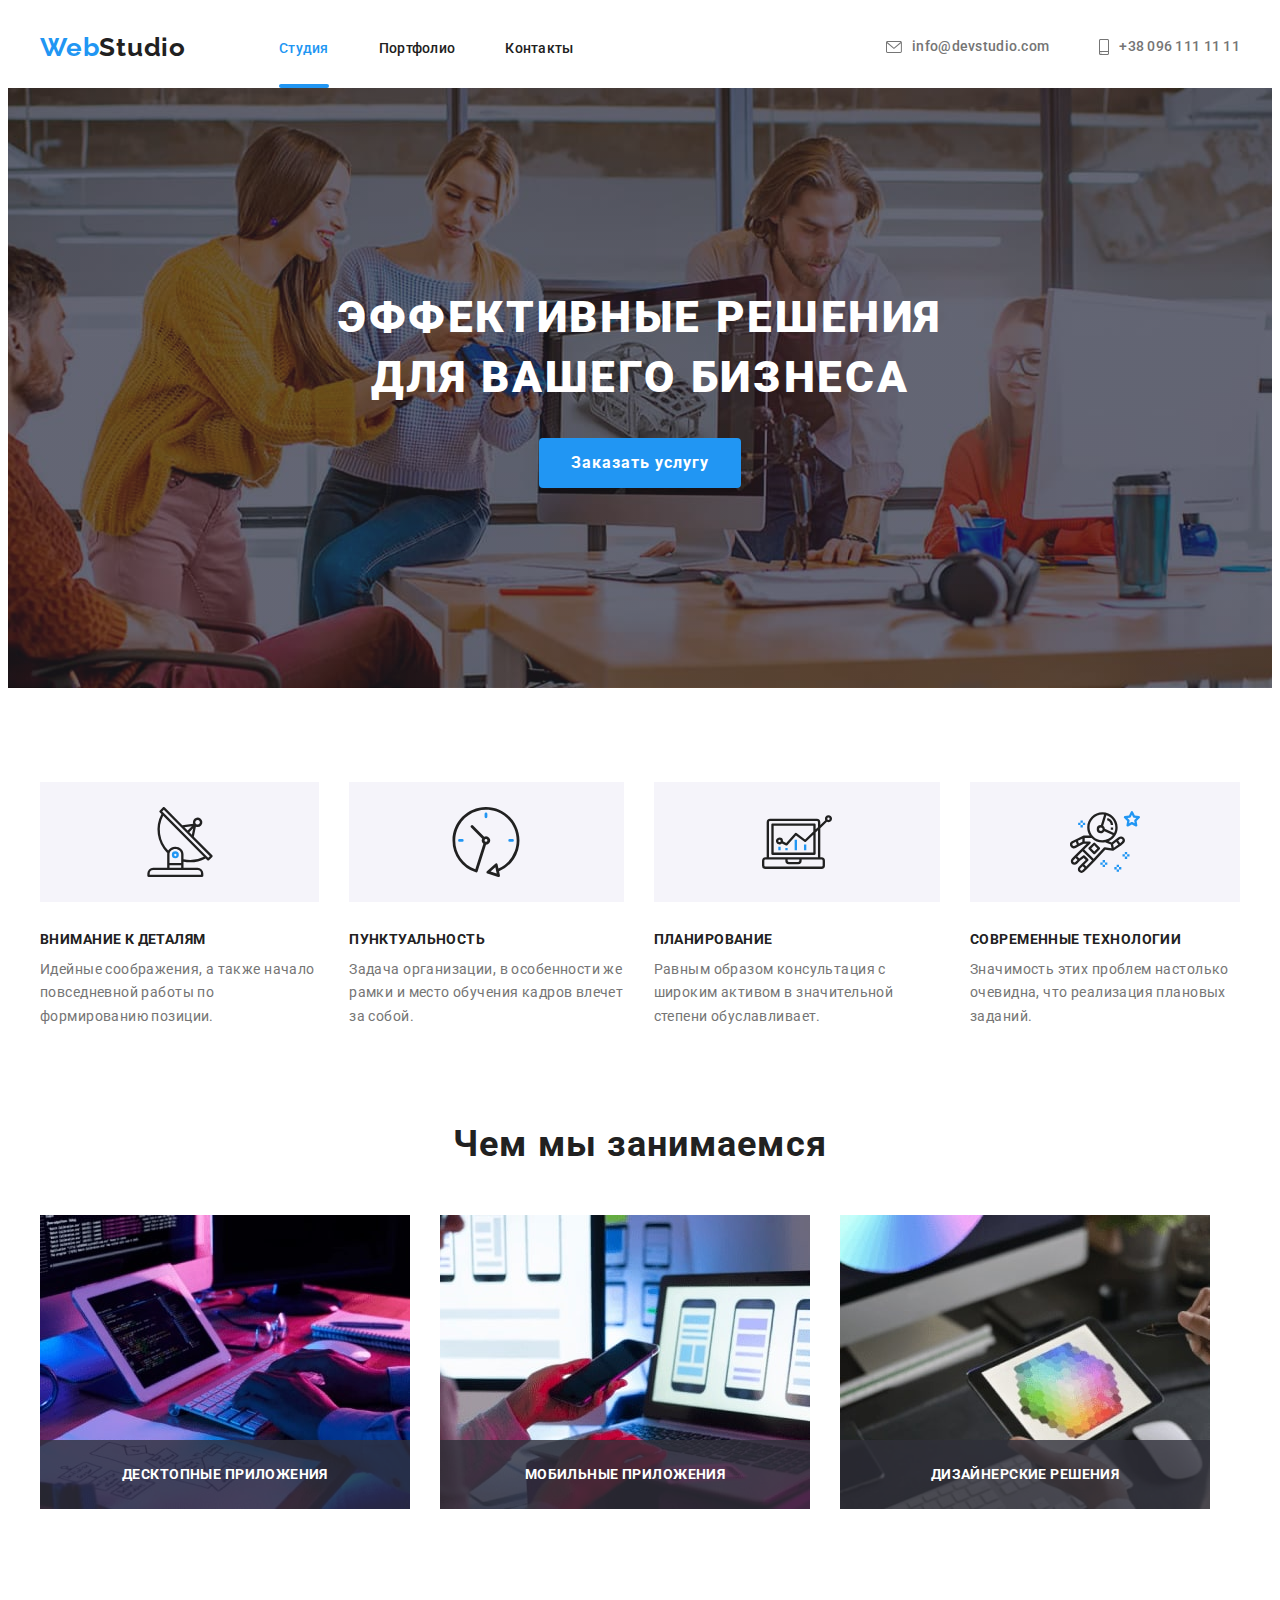
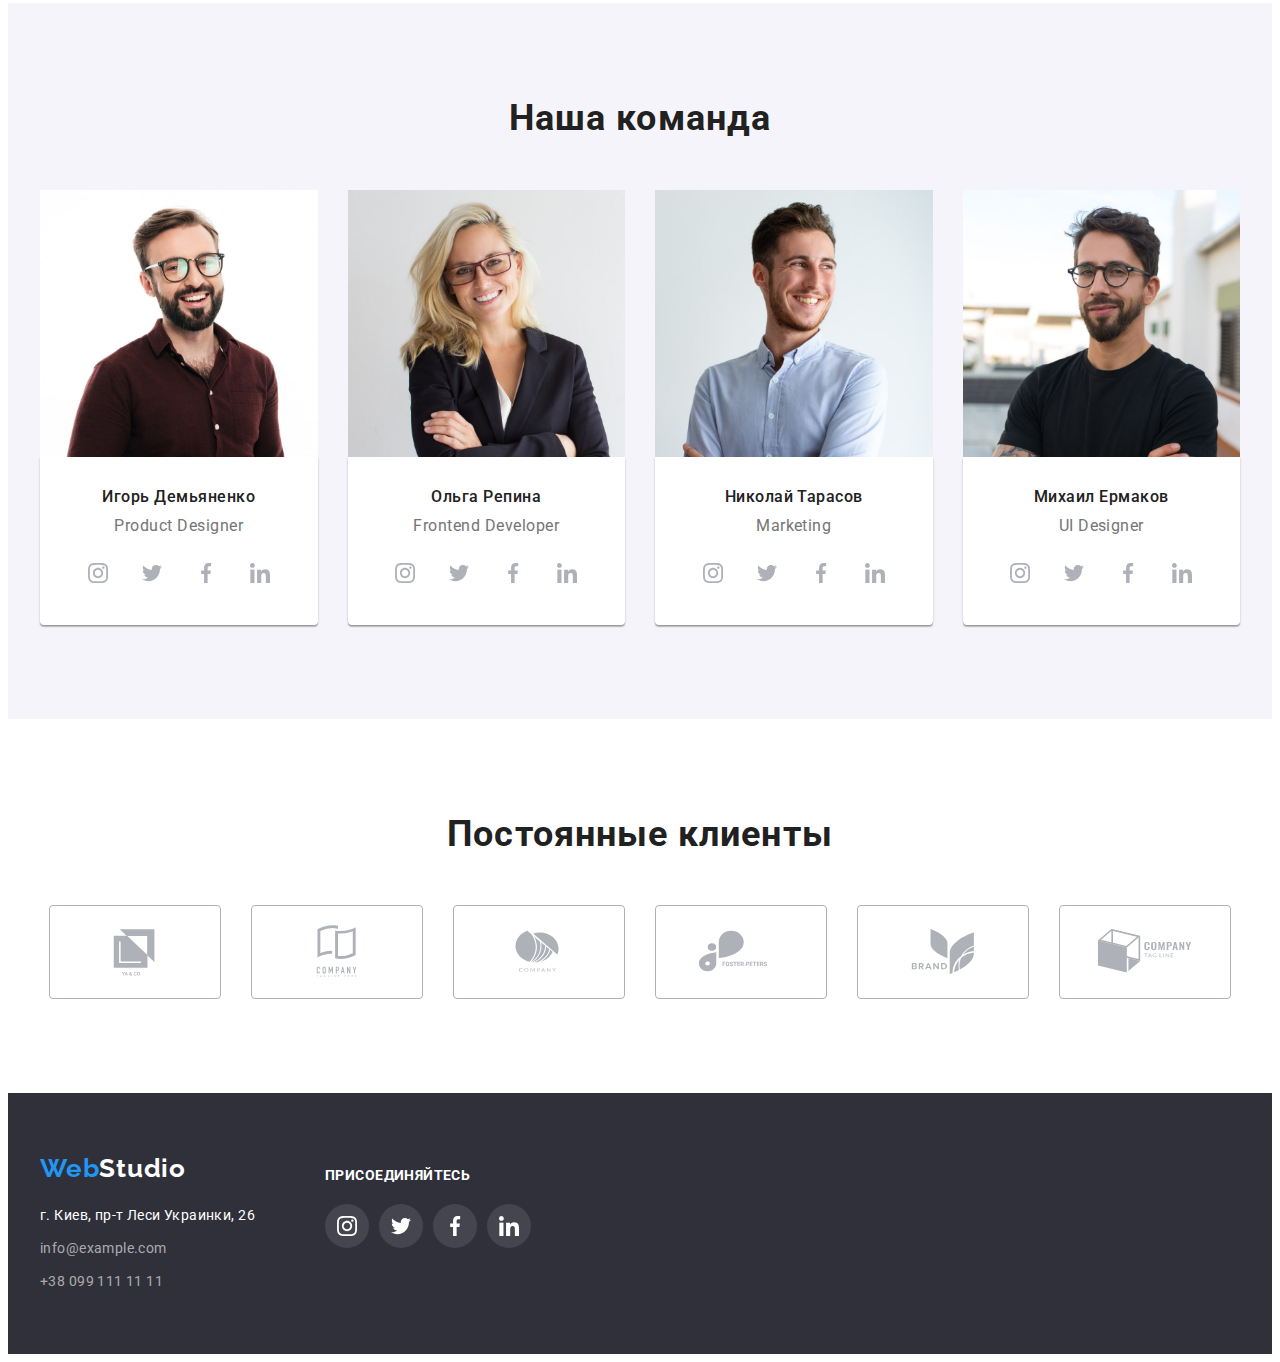
==== index.html @ 816fb8e2 "1" ====
<!DOCTYPE html>
<html lang="ru">
<head>
    <meta charset="UTF-8">
    <meta http-equiv="X-UA-Compatible" content="IE=edge">
    <meta name="viewport" content="width=device-width, initial-scale=1.0">
    <title>Homework</title>
    
    <link rel="preconnect" href="https://fonts.googleapis.com">
    <link rel="preconnect" href="https://fonts.gstatic.com" crossorigin>
    <link href="https://fonts.googleapis.com/css2?family=Raleway:wght@700&family=Roboto:wght@400;500;700;900&display=swap" rel="stylesheet">
    <link rel="stylesheet" href="https://cdnjs.cloudflare.com/ajax/libs/modern-normalize/1.1.0/modern-normalize.min.css" integrity="sha512-wpPYUAdjBVSE4KJnH1VR1HeZfpl1ub8YT/NKx4PuQ5NmX2tKuGu6U/JRp5y+Y8XG2tV+wKQpNHVUX03MfMFn9Q==" crossorigin="anonymous" referrerpolicy="no-referrer" />
    <link rel="stylesheet" href="./css/styles.css">
</head>
<body>
    <header class="header">
        <div class="container">
            <nav class="header-nav">
                <a href="./index.html" lang="en" class="header-logo link"><span class="logo-blue">Web</span>Studio</a>
                <ul class="header-list list">
                    <li class="header-item">
                        <a href="./index.html" class="header-link carrent link">Студия</a>
                    </li>
                    <li class="header-item">
                        <a href="./porfolio.html" class="header-link link">Портфолио</a>
                    </li>
                    <li class="header-item">
                        <a href="" class="header-link link">Контакты</a>
                    </li>
                </ul>
            </nav>
            <ul class="header-contac list">
                <li class="header-item">
                    <a href="mailto:info@devstudio.com" class="header-contact-link mail link">
                        <svg class="contact-icon" width="16" height="12">
                            <use href="./img/sprite.svg#icon-mail"></use>
                        </svg>info@devstudio.com
                    </a>
                </li>
                <li class="header-item">
                    <a href="tel:+380961111111" class="header-contact-link tel link">
                        <svg class="contact-icon" width="10" height="16">
                            <use href="./img/sprite.svg#icon-tel"></use>
                        </svg>+38 096 111 11 11
                    </a>
                </li>
            </ul>
        </div>
    </header>
    <main>
            <section class="hero">
                <div class="container">
                    <h1 class="hero-title">Эффективные решения<br> для вашего бизнеса</h1>
                    <button type="button" class="hero-btn button" data-modal-open>Заказать услугу</button>
                </div>
            </section>
            <section class="benefits">
                <div class="container">
                    <h2 class="visually-hidden">Наши преимущества</h2>
                    <ul class="benefits-list list">
                        <li class="benefits-item">
                            <h3 class="benefits-subtitle">Внимание к деталям</h3>
                            <p class="benefits-text">Идейные соображения, а также начало повседневной работы по формированию позиции.</p>
                        </li>
                        <li class="benefits-item">
                            <h3 class="benefits-subtitle">Пунктуальность</h3>
                            <p class="benefits-text">Задача организации, в особенности же рамки и место обучения кадров влечет за собой.</p>
                        </li>
                        <li class="benefits-item">
                            <h3 class="benefits-subtitle">Планирование</h3>
                            <p class="benefits-text">Равным образом консультация с широким активом в значительной степени обуславливает.</p>
                        </li>
                        <li class="benefits-item">
                            <h3 class="benefits-subtitle">Современные технологии</h3>
                            <p class="benefits-text">Значимость этих проблем настолько очевидна, что реализация плановых заданий.</p>
                        </li>
                    </ul>
                </div>
            </section>
            <section class="doing">
                <div class="container">
                    <h2 class="doing-title">Чем мы занимаемся</h2>
                    <ul class="doing-list list">
                        <li class="doing-item">
                            <img src="./img/img1.jpg" alt="десктоп" width="370">
                            <p class="doing-subtitle">Десктопные приложения</p>
                        </li>
                        <li class="doing-item">
                            <img src="./img/img2.jpg" alt="телеон" width="370">
                            <p class="doing-subtitle">Мобильные приложения</p>
                        </li>
                        <li class="doing-item">
                            <img src="./img/img3.jpg" alt="дизайн" width="370">
                            <p class="doing-subtitle">Дизайнерские решения</p>
                        </li>
                    </ul>
                </div>
            </section>
            <section class="team">
                <div class="container">
                    <h2 class="team-title">Наша команда</h2>
                    <ul class="team-list list">
                        <li class="team-item">
                            <img src="./img/team1.jpg" alt="Игорь" width="270" height="260">
                            <div class="member">
                                <h3 class="team-subtitle">Игорь Демьяненко</h3>
                                <p lang="en" class="team-text">Product Designer</p>
                                <ul class="team-soc-list list">
                                    <li class="team-soc-item">
                                        <a href="" class="team-soc-link link">
                                            <svg class="team-soc-icon" width="20" height="20">
                                                <use href="./img/sprite.svg#icon-instagram"></use>
                                            </svg>
                                        </a>
                                    </li>
                                    <li class="team-soc-item">
                                        <a href="" class="team-soc-link link">
                                            <svg class="team-soc-icon" width="20" height="20">
                                                <use href="./img/sprite.svg#icon-twitter"></use>
                                            </svg>
                                        </a>
                                    </li>
                                    <li class="team-soc-item">
                                        <a href="" class="team-soc-link link">
                                            <svg class="team-soc-icon" width="20" height="20">
                                                <use href="./img/sprite.svg#icon-facebook"></use>
                                            </svg>
                                        </a>
                                    </li>
                                    <li class="team-soc-item">
                                        <a href="" class="team-soc-link link">
                                            <svg class="team-soc-icon" width="20" height="20">
                                                <use href="./img/sprite.svg#icon-linkedin"></use>
                                            </svg>
                                        </a>
                                    </li>
                                </ul>
                            </div>
                        </li>
                        <li class="team-item">
                            <img src="./img/team2.jpg" alt="Ольга" width="270" height="260">
                            <div class="member">
                                <h3 class="team-subtitle">Ольга Репина</h3>
                                <p lang="en" class="team-text">Frontend Developer</p>
                                <ul class="team-soc-list list">
                                    <li class="team-soc-item">
                                        <a href="" class="team-soc-link link">
                                            <svg class="team-soc-icon" width="20" height="20">
                                                <use href="./img/sprite.svg#icon-instagram"></use>
                                            </svg>
                                        </a>
                                    </li>
                                    <li class="team-soc-item">
                                        <a href="" class="team-soc-link link">
                                            <svg class="team-soc-icon" width="20" height="20">
                                                <use href="./img/sprite.svg#icon-twitter"></use>
                                            </svg>
                                        </a>
                                    </li>
                                    <li class="team-soc-item">
                                        <a href="" class="team-soc-link link">
                                            <svg class="team-soc-icon" width="20" height="20">
                                                <use href="./img/sprite.svg#icon-facebook"></use>
                                            </svg>
                                        </a>
                                    </li>
                                    <li class="team-soc-item">
                                        <a href="" class="team-soc-link link">
                                            <svg class="team-soc-icon" width="20" height="20">
                                                <use href="./img/sprite.svg#icon-linkedin"></use>
                                            </svg>
                                        </a>
                                    </li>
                                </ul>
                            </div>
                        </li>
                        <li class="team-item">
                            <img src="./img/team3.jpg" alt="Николай" width="270" height="260">
                            <div class="member">    
                                <h3 class="team-subtitle">Николай Тарасов</h3>
                                <p lang="en" class="team-text">Marketing</p>
                                <ul class="team-soc-list list">
                                    <li class="team-soc-item">
                                        <a href="" class="team-soc-link link">
                                            <svg class="team-soc-icon" width="20" height="20">
                                                <use href="./img/sprite.svg#icon-instagram"></use>
                                            </svg>
                                        </a>
                                    </li>
                                    <li class="team-soc-item">
                                        <a href="" class="team-soc-link link">
                                            <svg class="team-soc-icon" width="20" height="20">
                                                <use href="./img/sprite.svg#icon-twitter"></use>
                                            </svg>
                                        </a>
                                    </li>
                                    <li class="team-soc-item">
                                        <a href="" class="team-soc-link link">
                                            <svg class="team-soc-icon" width="20" height="20">
                                                <use href="./img/sprite.svg#icon-facebook"></use>
                                            </svg>
                                        </a>
                                    </li>
                                    <li class="team-soc-item">
                                        <a href="" class="team-soc-link link">
                                            <svg class="team-soc-icon" width="20" height="20">
                                                <use href="./img/sprite.svg#icon-linkedin"></use>
                                            </svg>
                                        </a>
                                    </li>
                                </ul>
                            </div>
                        </li>
                        <li class="team-item">
                            <img src="./img/team4.jpg" alt="Михаил" width="270" height="260">
                            <div class="member">
                                <h3 class="team-subtitle">Михаил Ермаков</h3>
                                <p lang="en" class="team-text">UI Designer</p>
                                <ul class="team-soc-list list">
                                    <li class="team-soc-item">
                                        <a href="" class="team-soc-link link">
                                            <svg class="team-soc-icon" width="20" height="20">
                                                <use href="./img/sprite.svg#icon-instagram"></use>
                                            </svg>
                                        </a>
                                    </li>
                                    <li class="team-soc-item">
                                        <a href="" class="team-soc-link link">
                                            <svg class="team-soc-icon" width="20" height="20">
                                                <use href="./img/sprite.svg#icon-twitter"></use>
                                            </svg>
                                        </a>
                                    </li>
                                    <li class="team-soc-item">
                                        <a href="" class="team-soc-link link">
                                            <svg class="team-soc-icon" width="20" height="20">
                                                <use href="./img/sprite.svg#icon-facebook"></use>
                                            </svg>
                                        </a>
                                    </li>
                                    <li class="team-soc-item">
                                        <a href="" class="team-soc-link link">
                                            <svg class="team-soc-icon" width="20" height="20">
                                                <use href="./img/sprite.svg#icon-linkedin"></use>
                                            </svg>
                                        </a>
                                    </li>
                                </ul>
                            </div>
                        </li>
                    </ul>
                </div>
            </section>
            <section class="customers">
                <div class="container">
                    <h2 class="customers-title">Постоянные клиенты</h2>
                    <ul class="customers-list list">
                        <li class="customers-item">
                            <a href="" class="customers-link">
                                <svg class="customers-icon" width="106" height="60">
                                    <use href="./img/sprite.svg#icon-c1"></use>
                                </svg>
                            </a>
                        </li>
                        <li class="customers-item">
                            <a href="" class="customers-link">
                                <svg class="customers-icon" width="106" height="60">
                                    <use href="./img/sprite.svg#icon-c2"></use>
                                </svg>
                            </a>
                        </li>
                        <li class="customers-item">
                            <a href="" class="customers-link">
                                <svg class="customers-icon" width="106" height="60">
                                    <use href="./img/sprite.svg#icon-c3"></use>
                                </svg>
                            </a>
                        </li>
                        <li class="customers-item">
                            <a href="" class="customers-link">
                                <svg class="customers-icon" width="106" height="60">
                                    <use href="./img/sprite.svg#icon-c4"></use>
                                </svg>
                            </a>
                        </li>
                        <li class="customers-item">
                            <a href="" class="customers-link">
                                <svg class="customers-icon" width="106" height="60">
                                    <use href="./img/sprite.svg#icon-c5"></use>
                                </svg>
                            </a>
                        </li>
                        <li class="customers-item">
                            <a href="" class="customers-link">
                                <svg class="customers-icon" width="106" height="60">
                                    <use href="./img/sprite.svg#icon-c6"></use>
                                </svg>
                            </a>
                        </li>
                    </ul>
                </div>
            </section>
    </main>
        <footer class="footer">
            <div class="container all">
                <div class="footer-about">
                <a href="./index.html" lang="en" class="footer-logo link"><span class="logo-blue">Web</span>Studio</a>
                <address class="footer-contact">
                    <ul class="footer-list list">
                        <li class="footer-item"><a href="https://goo.gl/maps/yEvGbfJX8SfxPYc27" target="_blank" rel="noopener noindex nofollow" class="footer-address link">г. Киев, пр-т Леси Украинки, 26</a></li>
                        <li class="footer-item"><a href="mailto:info@example.com" class="footer-link link">info@example.com</a></li>
                        <li class="footer-item"><a href="tel:+380991111111" class="footer-link link">+38 099 111 11 11</a></li>
                    </ul>
                </address>
                </div>
                <div class="footer-join">
                    <h2 class="footer-join-title">Присоединяйтесь</h2>
                    <ul class="footer-join-list list">
                        <li class="footer-join-item">
                            <a href="" class="footer-join-link link">
                                <svg class="footer-join-icon" width="20" height="20">
                                    <use href="./img/sprite.svg#icon-instagram"></use>
                                </svg>
                            </a>
                        </li>
                        <li class="footer-join-item">
                            <a href="" class="footer-join-link link">
                                <svg class="footer-join-icon" width="20" height="20">
                                    <use href="./img/sprite.svg#icon-twitter"></use>
                                </svg>
                            </a>
                        </li>
                        <li class="footer-join-item">
                            <a href="" class="footer-join-link link">
                                <svg class="footer-join-icon" width="20" height="20">
                                    <use href="./img/sprite.svg#icon-facebook"></use>
                                </svg>
                            </a>
                        </li>
                        <li class="footer-join-item">
                            <a href="" class="footer-join-link link">
                                <svg class="footer-join-icon" width="20" height="20">
                                    <use href="./img/sprite.svg#icon-linkedin"></use>
                                </svg>
                            </a>
                        </li>
                    </ul>
                </div>
            </div>
        </footer>
        <div class="backdrop is-hidden" data-modal>
            <div class="modal">
                <button type="button" class="modal-close-btn" data-modal-close>
                    <svg class="modal-close-icon" width="18" height="18">
                        <use href="./img/sprite.svg#icon-close"></use>
                    </svg>
                </button>
            </div>
        </div>
        <script src="./js/modal.js"></script>
    </body>
</html>
---- css/styles.css ----
:root{
    --main-title-color: #ffffff;
    --second-title-color: #212121;
    --accent-color: #2196F3;
    --main-text-color: #757575;
    --default-btn-color: #F5F4FA;
    --main-background-color: #2F303A;
    --second-background-color: #F5F4FA;
    --third-background-color: #ffffff;
    --main-svg-color: #AFB1B8;
    --second-svg-color: #ffffff;
    --timing--function: cubic-bezier(0.4, 0, 0.2, 1);
}

p, h1, h2, h3, h4, h5, h6{
    margin: 0;
}

img {
    display: block;
    width: 100%;
    height: auto;
}

button{
    border: 0;
}

.container{
    width: 1200px;
    padding-left: 15px;
    padding-right: 15px;
    margin: 0 auto;
    /* border: 1px solid tomato; */
}

body{
    font-family: 'Roboto', sans-serif;
    background-color: var(--main-title-color);
}

.link{
    text-decoration: none;
    font-style: normal;
}

.list{
    list-style: none;
    margin: 0;
    padding-left: 0;
}

.logo-blue{
    font-family: 'Raleway', sans-serif;
    font-weight: 700;
    font-size: 26px;
    line-height: 1.19;
    letter-spacing: 0.03em;
    color: var(--accent-color);
}

.header-link.carrent{
    font-weight: 500;
    font-size: 14px;
    line-height: 1.14;
    letter-spacing: 0.02em;
    color: var(--accent-color);
}

.visually-hidden{
    position: absolute;
    white-space: nowrap;
    width: 1px;
    height: 1px;
    overflow: hidden;
    border: 0;
    padding: 0;
    clip: rect(0 0 0 0);
    clip-path: inset(50%);
    margin: -1px;
}

/* --------------------------------------------------HEADER-------------------------------------- */

.header{
    padding-top: 24px;
    padding-bottom: 25px;
}

.header .container{
    display: flex;
    align-items: center;
}

.header-nav{
    display: flex;
    align-items: center;
}

.header-logo{
    font-family: 'Raleway', sans-serif;
    font-weight: 700;
    font-size: 26px;
    line-height: 1.19;
    letter-spacing: 0.03em;
    color: var(--second-title-color);
}

.header-list{
    display: flex;
    margin-left: 93px;
    align-items: center;
}

.header-list .header-item + .header-item{
    margin-left: 50px;
}

.header-link{
    position: relative;
    padding-top: 32px;
    padding-bottom: 32px;

    transition: color 250ms var(--timing--function);

    font-weight: 500;
    font-size: 14px;
    line-height: 1.14;
    letter-spacing: 0.02em;
    color: var(--second-title-color);
}

.header-link:hover,
.header-link:focus{
    color: var(--accent-color);
    cursor: pointer;
}

.header-link.carrent::after{
    content: '';
    display: block;
    width: 100%;
    height: 4px;
    position: absolute;
    bottom: 0;
    left: 0;

    background: var(--accent-color);
    border-radius: 2px;
}

.header-contac{
    display: flex;
    margin-left: auto;
}

.header-contac .header-item + .header-item{
    margin-left: 50px;
}

.header-contact-link{
    transition: 
        color 250ms var(--timing--function), 
        fill 250ms var(--timing--function);

    font-weight: 500;
    font-size: 14px;
    line-height: 1.14;
    letter-spacing: 0.02em;
    color: var(--main-text-color);
    fill: var(--main-text-color);

}

.header-contact-link:hover,
.header-contact-link:focus{
    color: var(--accent-color);
    cursor: pointer;
    fill: var(--accent-color);
}

.contact-icon{
    margin-right: 10px;
}

.header-contact-link{
    display: flex;
    align-items: center;
}


/* ---------------------------------------------------------------------------------------------- */
/* --------------------------------------------------INDEX.HTML-------------------------------------- */
/* ---------------------------------------------------------------------------------------------- */

/* --------------------------------------------------HERO-------------------------------------- */

.hero{
    max-width: 1600px;
    max-height: 600px;
    margin: 0 auto;
    text-align: center;
    padding-top: 200px;
    padding-bottom: 200px;
    background-color: var(--main-background-color);
    background-image: 
    linear-gradient(
        rgba(47, 48, 58, 0.4), 
        rgba(47, 48, 58, 0.4)),
    url(../img/bgi.jpg);
    background-repeat: no-repeat;
    background-position: center;
    background-size: cover;
}


.hero-title{
    margin-bottom: 30px;

    font-weight: 900;
    font-size: 44px;
    line-height: 1.36;
    letter-spacing: 0.06em;
    text-transform: uppercase;
    color: var(--main-title-color);
}

.hero-btn{
    min-width: 200px;
    height: 50px;
    padding: 10px 32px;
    background: var(--accent-color);
    box-shadow: 0px 4px 4px rgba(0, 0, 0, 0.15);
    border-radius: 4px;
    
    font-family: inherit;
    font-weight: 700;
    font-size: 16px;
    line-height: 1.88;
    align-items: center;
    text-align: center;
    letter-spacing: 0.06em;
    color: var(--main-title-color);
}


.hero-btn:hover,
.hero-btn:focus{
    cursor: pointer;
}

/* --------------------------------------------------BENEFITS-------------------------------------- */

.benefits{
    padding-top: 94px;
    padding-bottom: 94px;
}

.benefits-list{
    display: flex;
}

.benefits-item + .benefits-item{
    margin-left: 30px;
}

.benefits-item::before{
    content: '';
    display: block;
    height: 120px;
    margin-bottom: 30px;
    background-color: var(--second-background-color);
    background-repeat: no-repeat;
    background-position: center;
}

.benefits-item:nth-child(1)::before{
    background-image: url(../img/antenna.svg);
}

.benefits-item:nth-child(2)::before{
    background-image: url(../img/clock.svg);
}

.benefits-item:nth-child(3)::before{
    background-image: url(../img/diagram.svg);
}

.benefits-item:nth-child(4)::before{
    background-image: url(../img/astronaut.svg);
}

.benefits-subtitle{
    min-width: 270px;

    margin-bottom: 10px;

    font-weight: 700;
    font-size: 14px;
    line-height: 1.14;
    letter-spacing: 0.03em;
    text-transform: uppercase;
    color: var(--second-title-color);
}

.benefits-text{
    min-width: 270px;

    font-weight: 400;
    font-size: 14px;
    line-height: 1.71;
    letter-spacing: 0.03em;
    color: var(--main-text-color);
}

/* --------------------------------------------------DOING-------------------------------------- */

.doing{
    padding-bottom: 94px;
}

.doing-title{
    margin-bottom: 50px;

    font-weight: 700;
    font-size: 36px;
    line-height: 1.17;
    text-align: center;
    letter-spacing: 0.03em;
    color: var(--second-title-color);
}

.doing-list{
    display: flex;

}

.doing-item{
    position: relative;
}

.doing-list .doing-item + .doing-item{
    margin-left: 30px;
}

.doing-subtitle{
    position: absolute;
    bottom: 0;
    left: 0;
    
    display: block;
    width: 100%;
    padding-top: 27px;
    padding-bottom: 27px;
    background-color: rgba(47, 48, 58, 0.8);

    font-weight: 700;
    font-size: 14px;
    line-height: 1.14;
    text-align: center;
    letter-spacing: 0.03em;
    text-transform: uppercase;
    color: var(--main-title-color);
    }

/* --------------------------------------------------TEAM-------------------------------------- */

.team{
    padding-top: 94px;
    padding-bottom: 94px;
    background-color: var(--second-background-color);
}

.team-list{
    display: flex;
}

.team-list .team-item + .team-item{
    margin-left: 30px;
}

.team-item > .member{
    padding-top: 30px;
    padding-bottom: 30px;

    background-color: var(--third-background-color);
    box-shadow: 0px 1px 3px rgba(0, 0, 0, 0.12), 0px 1px 1px rgba(0, 0, 0, 0.14), 0px 2px 1px rgba(0, 0, 0, 0.2);
    border-radius: 0px 0px 4px 4px;    
}

.team-title{
    margin-bottom: 50px;

    font-weight: 700;
    font-size: 36px;
    line-height: 1.17;
    text-align: center;
    letter-spacing: 0.03em;
    color: var(--second-title-color);
}

.team-subtitle{
    margin-bottom: 10px;

    font-weight: 500;
    font-size: 16px;
    line-height: 1.19;
    text-align: center;
    letter-spacing: 0.03em;
    color: var(--second-title-color);
}

.team-text{
    margin-bottom: 16px;

    font-weight: 400;
    font-size: 16px;
    line-height: 1.19;
    text-align: center;
    letter-spacing: 0.03em;
    color: var(--main-text-color);
}

.team-soc-list{
    display: flex;
    justify-content: center;
}

.team-soc-link{
    display: flex;
    width: 44px;
    height: 44px;

    transition: 
        color 250ms var(--timing--function),
        background-color 250ms var(--timing--function);

    background-color: var(--third-background-color);
    border-radius: 50%;
    justify-content: center;
    align-items: center;
    color: var(--main-svg-color)
}

.team-soc-icon{
    fill: currentColor;
}

.team-soc-link:hover,
.team-soc-link:focus{
    background-color: var(--accent-color);
    color: var(--second-svg-color);
}

.team-soc-item + .team-soc-item{
    margin-left: 10px;
}

/* --------------------------------------------------CUSTOMERS-------------------------------------- */

.customers{
    padding-top: 94px;
    padding-bottom: 94px;
}

.customers-title{
    margin-bottom: 50px;

    font-weight: 700;
    font-size: 36px;
    line-height: 1.17;
    text-align: center;
    letter-spacing: 0.03em;
    color: var(--second-title-color);
}

.customers-list{
    display: flex;
    justify-content: center;
}


.customers-link{
    display: flex;
    width: 170px;
    height: 92px;

    transition: 
        color 250ms var(--timing--function),
        border 250ms var(--timing--function);

    background-color: var(--third-background-color);
    justify-content: center;
    align-items: center;
    border: 1px solid var(--main-svg-color);
    border-radius: 4px;
    color: var(--main-svg-color);
}

.customers-icon{
    fill: currentColor;
}

.customers-link:hover,
.customers-link:focus{
    border: 1px solid var(--accent-color);
    color: var(--accent-color);
}

.customers-item + .customers-item{
    margin-left: 30px;
}

/* ---------------------------------------------------------------------------------------------- */
/* --------------------------------------------------PORTFOLIO.HTML-------------------------------------- */
/* ---------------------------------------------------------------------------------------------- */

.header.portfolio{
    border-bottom: 1px solid #ECECEC;
}

/* --------------------------------------------------MAIN-PORTFOLIO-------------------------------------- */

.hero-porfolio{
    padding-top: 94px;
    padding-bottom: 94px;
}

.hero-list-porfolio{
    display: flex;
    justify-content: center;
    
    margin-bottom: 50px;
}

.hero-list-porfolio .hero-item-porfolio + .hero-item-porfolio{
    margin-left: 8px;
}

.hero-btn-porfolio{
    min-width: 73px;

    padding: 6px 22px;
    background: var(--second-background-color);

    transition: 
        color 250ms var(--timing--function),
        background-color 250ms var(--timing--function),
        box-shadow 250ms var(--timing--function);

    border-radius: 4px;
    font-family: inherit;
    font-style: normal;
    font-weight: 500;
    font-size: 16px;
    line-height: 1.63;
    text-align: center;
    letter-spacing: 0.03em;
    color: var(--second-title-color);
}

.hero-btn-porfolio:hover,
.hero-btn-porfolio:focus{
    background: var(--accent-color);
    color: var(--main-title-color);
    cursor: pointer;
    box-shadow: 
    0px 3px 1px rgba(0, 0, 0, 0.1), 
    0px 1px 2px rgba(0, 0, 0, 0.08), 
    0px 2px 2px rgba(0, 0, 0, 0.12);
}

.component-list-porfolio{
    display: flex;
    flex-wrap: wrap;
}

.component-item-porfolio{
    width: calc((100% - 60px) / 3);
    margin-right: 30px;
    margin-bottom: 30px;

    background: var(--main-title-color);
}

.component-item-porfolio:nth-child(3n){
    margin-right: 0;
}

.component-item-porfolio:nth-last-child(-n+3){
    margin-bottom: 0;
}

.component-item-link{
    display: block;

    transition: box-shadow 250ms var(--timing--function);
}

.component-item-link:hover,
.component-item-link:focus{
    box-shadow: 
    0px 1px 1px rgba(0, 0, 0, 0.12), 
    0px 4px 4px rgba(0, 0, 0, 0.06), 
    1px 4px 6px rgba(0, 0, 0, 0.16);
}

.component-item-wrap{
    position: relative;
    overflow: hidden;
}

.compoennt-wrap-text{
    position: absolute;
    top: 0;
    left: 0;

    width: 100%;
    height: 100%;
    padding: 63px 24px;
    transform: translateY(101%);
    transition: transform 300ms var(--timing--function);


    background-color: rgba(33, 150, 243, 0.9);
    font-weight: 400;
    font-size: 18px;
    line-height: 1.56;
    letter-spacing: 0.03em;
    color: var(--main-title-color);
}

.component-item-link:hover .compoennt-wrap-text{
    transform: translateY(0%);
}

.component-part{
    border: 1px solid #EEEEEE;
    border-top: 0;

    padding: 20px 24px;
}

.component-subtitle-porfolio{
    min-width: 300px;

    margin-bottom: 4px;

    font-weight: 700;
    font-size: 18px;
    line-height: 2;
    letter-spacing: 0.06em;
    color: var(--second-title-color);
}

.component-text-porfolio{
    min-width: 300px;

    font-weight: 400;
    font-size: 16px;
    line-height: 1.88;
    letter-spacing: 0.03em;
    color: var(--main-text-color);
}

/* --------------------------------------------------FOOTER-------------------------------------- */

.footer{
    padding-top: 60px;
    padding-bottom: 60px;

    background: var(--main-background-color);
}   

.container.all{
    display: flex;
}

.footer-about{
    margin-right: 70px;
}

.footer-logo{
    display: block;

    margin-bottom: 20px;

    font-family: 'Raleway', sans-serif;
    font-weight: 700;
    font-size: 26px;
    line-height: 1.19;
    letter-spacing: 0.03em;
    color: var(--main-title-color);
}

.footer-item{
    margin-bottom: 9px;
}

.footer-item:last-child{
    margin-bottom: 0;
}

.footer-address{
    display: block;

    font-weight: 400;
    font-size: 14px;
    line-height: 1.71;
    letter-spacing: 0.03em;
    color: var(--main-title-color);
}

.footer-link{
    display: block;

    transition: color 250ms var(--timing--function);

    font-weight: 400;
    font-size: 14px;
    line-height: 1.71;
    letter-spacing: 0.03em;
    color: rgba(255, 255, 255, 0.6);
}

.footer-link:hover,
.footer-link:focus{
    color: var(--accent-color);
    cursor: pointer;
}

.footer-join{
    width: 206px;
    height: 80px;
    margin-top: 15px;
}

.footer-join-title{
    margin-bottom: 20px;

    font-weight: 700;
    font-size: 14px;
    line-height: 1.14;
    letter-spacing: 0.03em;
    text-transform: uppercase;
    color: var(--main-title-color);
}

.footer-join-list{
    display: flex;
}

.footer-join-link{
    display: flex;
    width: 44px;
    height: 44px;

    transition: background-color 250ms var(--timing--function);

    background-color: rgba(255, 255, 255, 10%);
    border-radius: 50%;
    justify-content: center;
    align-items: center;
    fill: var(--main-title-color);
}

.footer-join-link:hover,
.footer-join-link:focus{
    background-color: var(--accent-color);
}

.footer-join-item + .footer-join-item{
    margin-left: 10px;
}

.backdrop{
    position: fixed;
    top: 0;
    left: 0;
    background-color: rgba(0, 0, 0, 0.2);
    width: 100%;
    height: 100%;

    transition: 
    opacity 250ms var(--timing--function),
    visibility 250ms var(--timing--function);
}

.modal{
    width: 528px;
    height: 581px;

    position: absolute;
    top: 50%;
    left: 50%;
    transform: translateX(-50%) translateY(-50%);

    border-radius: 4px;
    background-color: var(--third-background-color);
    filter: drop-shadow(0px 4px 4px rgba(0, 0, 0, 0.25));
}

.modal-close-btn{
    width: 30px;
    height: 30px;

    display: flex;
    justify-content: center;
    align-items: center;
    position: absolute;
    top: 8px;
    right: 8px;

    border-radius: 50%;
    background: #FFFFFF;
    border: 1px solid rgba(0, 0, 0, 0.1);
}

.modal-close-btn:hover,
.modal-close-btn:active{
    cursor: pointer;
}

.is-hidden{
    opacity: 0;
    pointer-events: none;
    visibility: hidden;
}
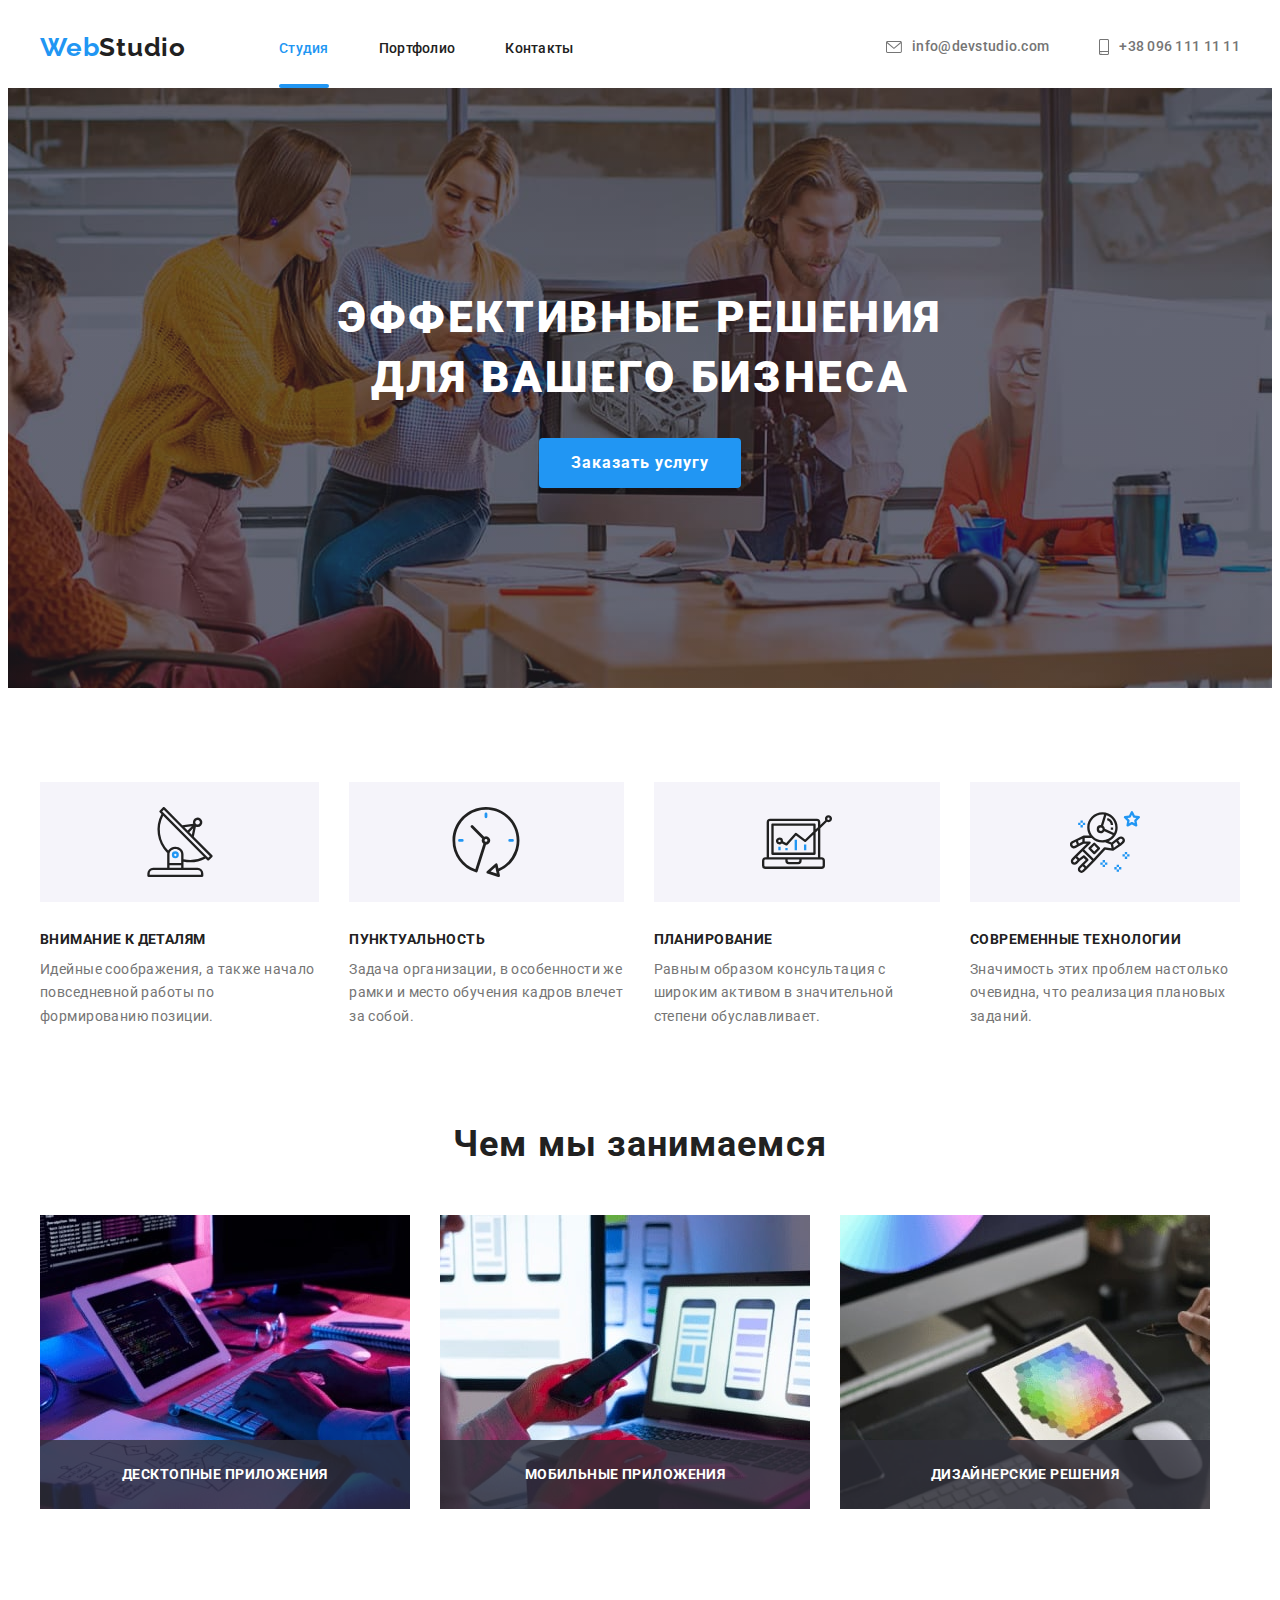
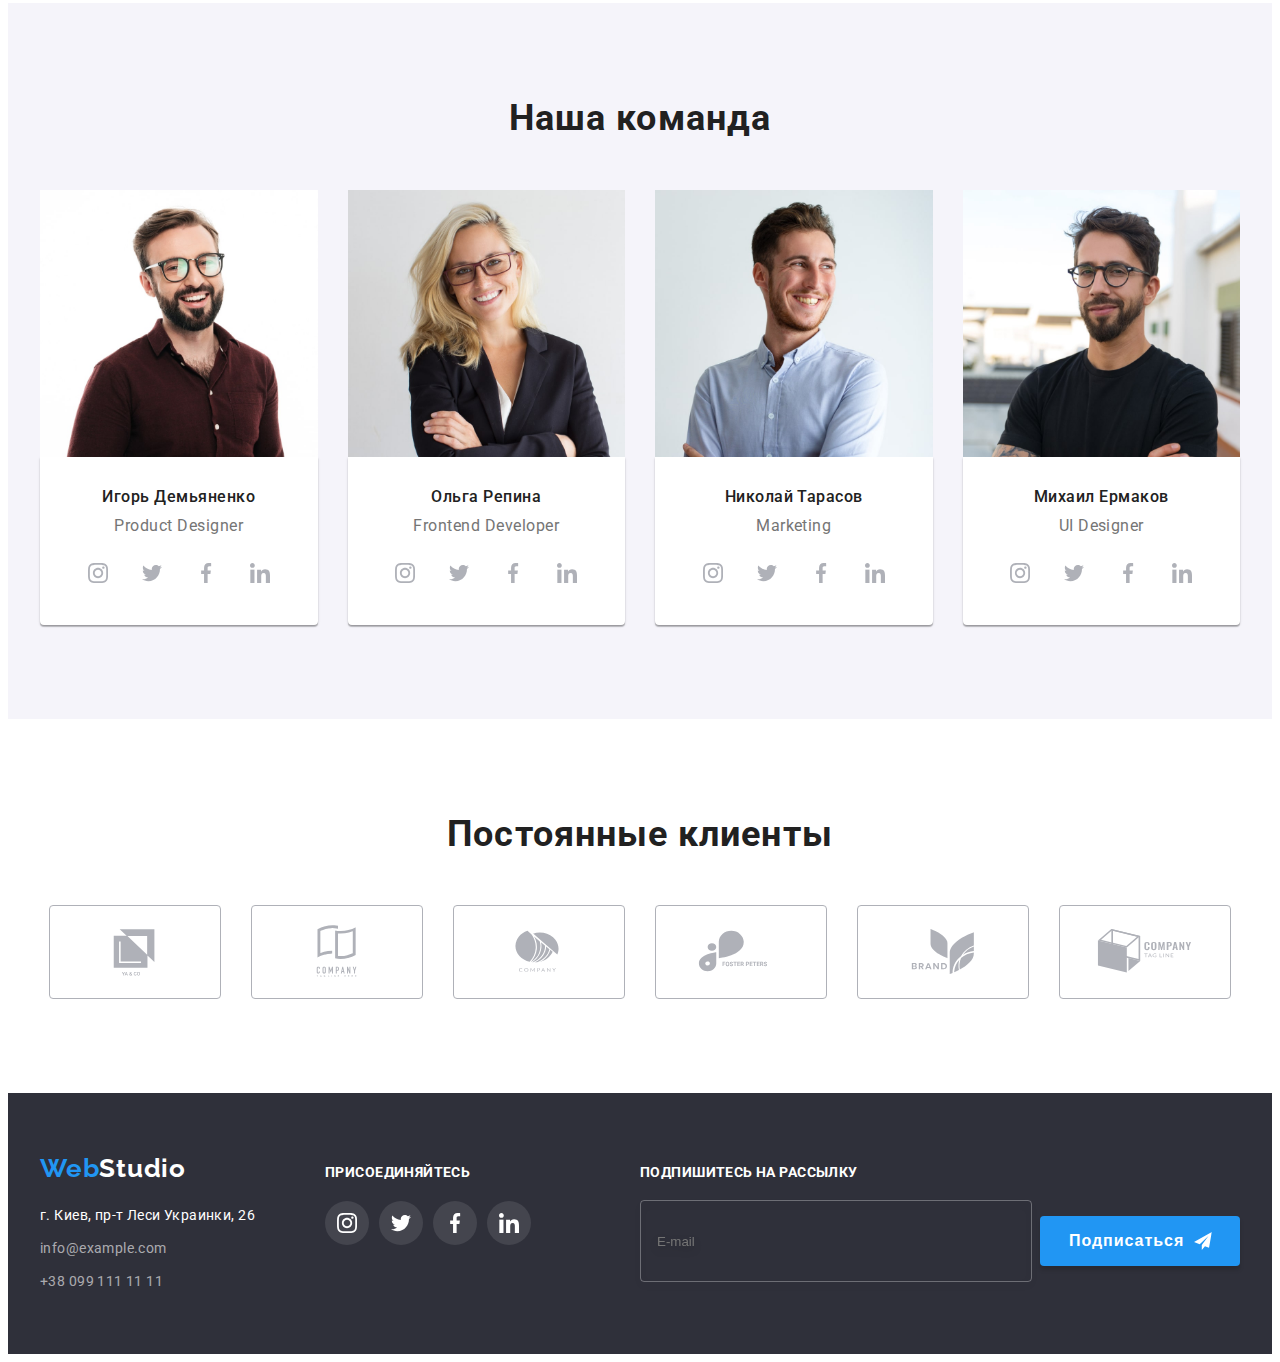
==== commit 9916d133: "1" ====
--- a/index.html
+++ b/index.html
@@ -346,6 +346,25 @@
                         </li>
                     </ul>
                 </div>
+                <div class="footer-mailing">
+                    <h2 class="mailing-title">Подпишитесь на рассылку</h2>
+                    <form>
+                        <div class="mailing-wrap">
+                            <input 
+                                type="email"
+                                class="mailing-input"
+                                name="mailing-mail"
+                                id="mailing-mail"
+                                placeholder="E-mail"
+                            />
+                            <button type="submit" class="mailing-btn">Подписаться
+                                <svg class="mailing-icon" width="24" height="24">
+                                    <use href="./img/sprite.svg#icon-send"></use>
+                                </svg>
+                            </button>
+                        </div>
+                    </form>
+                </div>
             </div>
         </footer>
         <div class="backdrop is-hidden" data-modal>
@@ -355,6 +374,82 @@
                         <use href="./img/sprite.svg#icon-close"></use>
                     </svg>
                 </button>
+                <p class="modal-title">Оставьте свои данные, мы вам перезвоним</p>
+                <form>
+                    <div class="modal-field">
+                        <label class="modal-lable" for="user-name">Имя</label>
+                        <div class="modal-input-wrap">
+                            <input 
+                                type="text"
+                                class="modal-input"
+                                name="user-name"
+                                id="user-name"
+                                required
+                            />
+                            <svg class="modal-icon" width="18" height="18">
+                                <use href="./img/sprite.svg#icon-name"></use>
+                            </svg>
+                        </div>
+                    </div>
+                    <div class="modal-field">
+                        <label class="modal-lable" for="user-phone">Телефон</label>
+                        <div class="modal-input-wrap">
+                            <input 
+                                type="tel"
+                                class="modal-input"
+                                name="user-phone"
+                                id="user-phone"
+                                required
+                            />
+                            <svg class="modal-icon" width="18" height="18">
+                                <use href="./img/sprite.svg#icon-phone"></use>
+                            </svg>
+                        </div>
+                    </div>
+                    <div class="modal-field">
+                        <label class="modal-lable" for="user-email">Почта</label>
+                        <div class="modal-input-wrap">
+                            <input 
+                                type="email"
+                                class="modal-input"
+                                name="user-email"
+                                id="user-email"
+                                required                    
+                            />
+                            <svg class="modal-icon" width="18" height="18">
+                                <use href="./img/sprite.svg#icon-email"></use>
+                            </svg>
+                        </div>                    
+                    </div>
+                    <div class="modal-field text">
+                        <label class="modal-lable" for="user-text">Комментарий</label>
+                        <textarea
+                        class="modal-text"
+                        name="user-text"
+                        id="user-test"   
+                        placeholder="Введите текст"       
+                        ></textarea>
+                    </div>
+                    <div class="modal-field check">
+                        <input 
+                            type="checkbox"
+                            class="input-check visually-hidden"
+                            name="policy"
+                            id="input-check"
+                            value="policy"                            
+                        />
+                        <label class="modal-lable-check" for="input-check">
+                            <span>
+                                <svg class="check-icon" width="16" height="15">
+                                    <use href="./img/sprite.svg#icon-check"></use>
+                                </svg>
+                            </span>
+                            Соглашаюсь с рассылкой и принимаю&#160;
+                            <a href="" class="policy-link link">Условия договора</a>                            
+                        </label>
+                    </div>
+                    <button type="submit" class="modal-btn button">Отправить</button>
+                </form>
             </div>
         </div>
         <script src="./js/modal.js"></script>
--- a/css/styles.css
+++ b/css/styles.css
@@ -24,7 +24,9 @@
 
 button{
     border: 0;
-}
+    cursor: pointer;
+}
+
 
 .container{
     width: 1200px;
@@ -243,12 +245,6 @@
     color: var(--main-title-color);
 }
 
-
-.hero-btn:hover,
-.hero-btn:focus{
-    cursor: pointer;
-}
-
 /* --------------------------------------------------BENEFITS-------------------------------------- */
 
 .benefits{
@@ -563,7 +559,6 @@
 .hero-btn-porfolio:focus{
     background: var(--accent-color);
     color: var(--main-title-color);
-    cursor: pointer;
     box-shadow: 
     0px 3px 1px rgba(0, 0, 0, 0.1), 
     0px 1px 2px rgba(0, 0, 0, 0.08), 
@@ -674,6 +669,7 @@
 
 .container.all{
     display: flex;
+    align-items: baseline;
 }
 
 .footer-about{
@@ -729,12 +725,6 @@
     cursor: pointer;
 }
 
-.footer-join{
-    width: 206px;
-    height: 80px;
-    margin-top: 15px;
-}
-
 .footer-join-title{
     margin-bottom: 20px;
 
@@ -772,6 +762,77 @@
 .footer-join-item + .footer-join-item{
     margin-left: 10px;
 }
+
+.footer-mailing{
+    margin-left: auto;
+}
+
+.mailing-title{
+    margin-bottom: 20px;
+
+    font-weight: 700;
+    font-size: 14px;
+    line-height: 1.17;
+    letter-spacing: 0.03em;
+    text-transform: uppercase;
+    color: var(--main-title-color);
+}
+
+.mailing-wrap{
+    display: flex;
+    align-items: center;
+}
+
+.mailing-input{
+    width: 358px;
+    height: 50px;
+
+    padding: 15px 16px;
+    margin-right: 8px;
+
+    background-color: transparent;
+    outline: none;
+    border: 1px solid rgba(255, 255, 255, 0.3);
+    filter: drop-shadow(0px 4px 4px rgba(0, 0, 0, 0.15));
+    border-radius: 4px;
+
+    transition: border-color 250ms var(--timing--function);
+
+    color: var(--main-title-color);
+}
+
+.mailing-input:hover,
+.mailing-input:focus{
+    border-color: var(--accent-color);
+}
+
+.mailing-btn{
+    width: 200px;
+    height: 50px;
+
+    padding: 10px 28px 10px 29px;
+
+    display: flex;
+    align-items: center;
+    justify-content: center;
+
+    background: var(--accent-color);
+    box-shadow: 0px 4px 4px rgba(0, 0, 0, 0.15);
+    border-radius: 4px;
+
+    font-weight: 700;
+    font-size: 16px;
+    line-height: 1.88;
+    letter-spacing: 0.06em;
+    color: var(--main-title-color);
+}
+
+.mailing-icon{
+    fill: var(--second-svg-color);
+    margin-left: 10px;
+}
+
+/* --------------------------------------------------MODAL-------------------------------------- */
 
 .backdrop{
     position: fixed;
@@ -788,7 +849,8 @@
 
 .modal{
     width: 528px;
-    height: 581px;
+    min-height: 581px;
+    padding: 40px;
 
     position: absolute;
     top: 50%;
@@ -797,7 +859,10 @@
 
     border-radius: 4px;
     background-color: var(--third-background-color);
-    filter: drop-shadow(0px 4px 4px rgba(0, 0, 0, 0.25));
+    box-shadow: 
+        0px 1px 3px rgba(0, 0, 0, 0.12),
+        0px 1px 1px rgba(0, 0, 0, 0.14),
+        0px 2px 1px rgba(0, 0, 0, 0.2);
 }
 
 .modal-close-btn{
@@ -814,15 +879,193 @@
     border-radius: 50%;
     background: #FFFFFF;
     border: 1px solid rgba(0, 0, 0, 0.1);
+
+    transition: fill 250ms var(--timing--function);
 }
 
 .modal-close-btn:hover,
-.modal-close-btn:active{
-    cursor: pointer;
+.modal-close-btn:focus .modal-close-icon{
+    fill: var(--accent-color);
 }
 
 .is-hidden{
     opacity: 0;
     pointer-events: none;
     visibility: hidden;
+}
+
+.modal-title{
+    margin-bottom: 12px;
+
+    font-weight: 700;
+    font-size: 20px;
+    line-height: 23px;
+    text-align: center;
+    letter-spacing: 0.03em;
+    color: var(--second-title-color);
+}
+
+.modal-field{
+    margin-bottom: 10px;
+}
+
+.modal-lable{
+    display: flex;
+    margin-bottom: 4px;
+
+    font-weight: 400;
+    font-size: 12px;
+    line-height: 1.17;
+    letter-spacing: 0.01em;
+    color: var(--main-text-color);
+}
+
+.modal-input{
+    width: 100%;
+    height: 40px;
+    padding: 12px 16px 12px 42px;
+    outline: none;
+
+    border: 1px solid rgba(33, 33, 33, 0.2);
+    border-radius: 4px;
+
+    transition: border-color 250ms var(--timing--function);
+}
+
+.modal-input-wrap{
+    position: relative;
+}
+
+.modal-icon{
+    position: absolute;
+    left: 12px;
+    top: 50%;
+    transform: translateY(-50%);
+
+    transition: fill 250ms var(--timing--function);
+}
+
+.modal-input:hover,
+.modal-input:focus{
+    border-color: var(--accent-color);
+}
+
+.modal-input:hover + .modal-icon,
+.modal-input:focus + .modal-icon{
+    fill: var(--accent-color);
+}
+
+.modal-field.text{
+    margin-bottom: 20px;
+}
+
+.modal-text{
+    width: 100%;
+    height: 120px;
+    padding: 12px 16px;
+
+    resize: none;
+    border: 1px solid rgba(33, 33, 33, 0.2);
+    border-radius: 4px;
+    outline: none;
+
+    transition: border-color 250ms var(--timing--function);
+}
+
+.modal-text:hover,
+.modal-text:focus{
+    border-color: var(--accent-color);
+}
+
+.modal-text::placeholder{
+    font-weight: 400;
+    font-size: 12px;
+    line-height: 1.17;
+    letter-spacing: 0.01em;
+    color: rgba(117, 117, 117, 0.5);
+}
+
+.modal-field.check{
+    margin-bottom: 30px;
+}
+
+.modal-lable-check{
+    display: flex;
+    align-items: center;
+    justify-content: center;
+
+    font-weight: 400;
+    font-size: 14px;
+    line-height: 1.71;
+    letter-spacing: 0.03em;
+    color: var(--main-text-color);
+}
+
+.check-icon{
+    fill: transparent;
+    transition: fill 250ms var(--timing--function);
+}
+
+.modal-lable-check span{
+    width: 16px;
+    height: 15px;
+    margin-right: 7px;
+    border: 2px solid #212121;
+    border-radius: 3px;
+
+    display: flex;
+    align-items: center;
+    justify-content: center;
+
+    transition: 
+    background-color 250ms var(--timing--function),
+    border 250ms var(--timing--function);
+}
+
+.modal-lable-check:hover span{
+    border-color: var(--accent-color);
+}
+
+.input-check:focus + .modal-lable-check span{
+    border-color: var(--accent-color);
+}
+
+.input-check:checked + .modal-lable-check span{
+    background-color: var(--accent-color);
+    border: none;
+}
+
+.input-check:checked + .modal-lable-check .check-icon{
+    fill: #FFFFFF;
+}
+
+.policy-link{
+    text-decoration-line: underline;
+    color: var(--accent-color);
+}
+
+.modal-btn{
+    min-width: 200px;
+    height: 50px;
+    padding: 10px 55px;
+
+    display: block;
+    margin: 0 auto;
+
+    transition: background-color 250ms var(--timing--function);
+
+    background-color: var(--accent-color);
+    box-shadow: 0px 4px 4px rgba(0, 0, 0, 0.15);
+    border-radius: 4px;
+
+    font-weight: 700;
+    font-size: 16px;
+    line-height: 1.88;
+    letter-spacing: 0.06em;
+    color: var(--main-title-color);
+}
+
+.modal-btn:hover,
+.modal-btn:focus{
+    background-color:#188CE8;
 }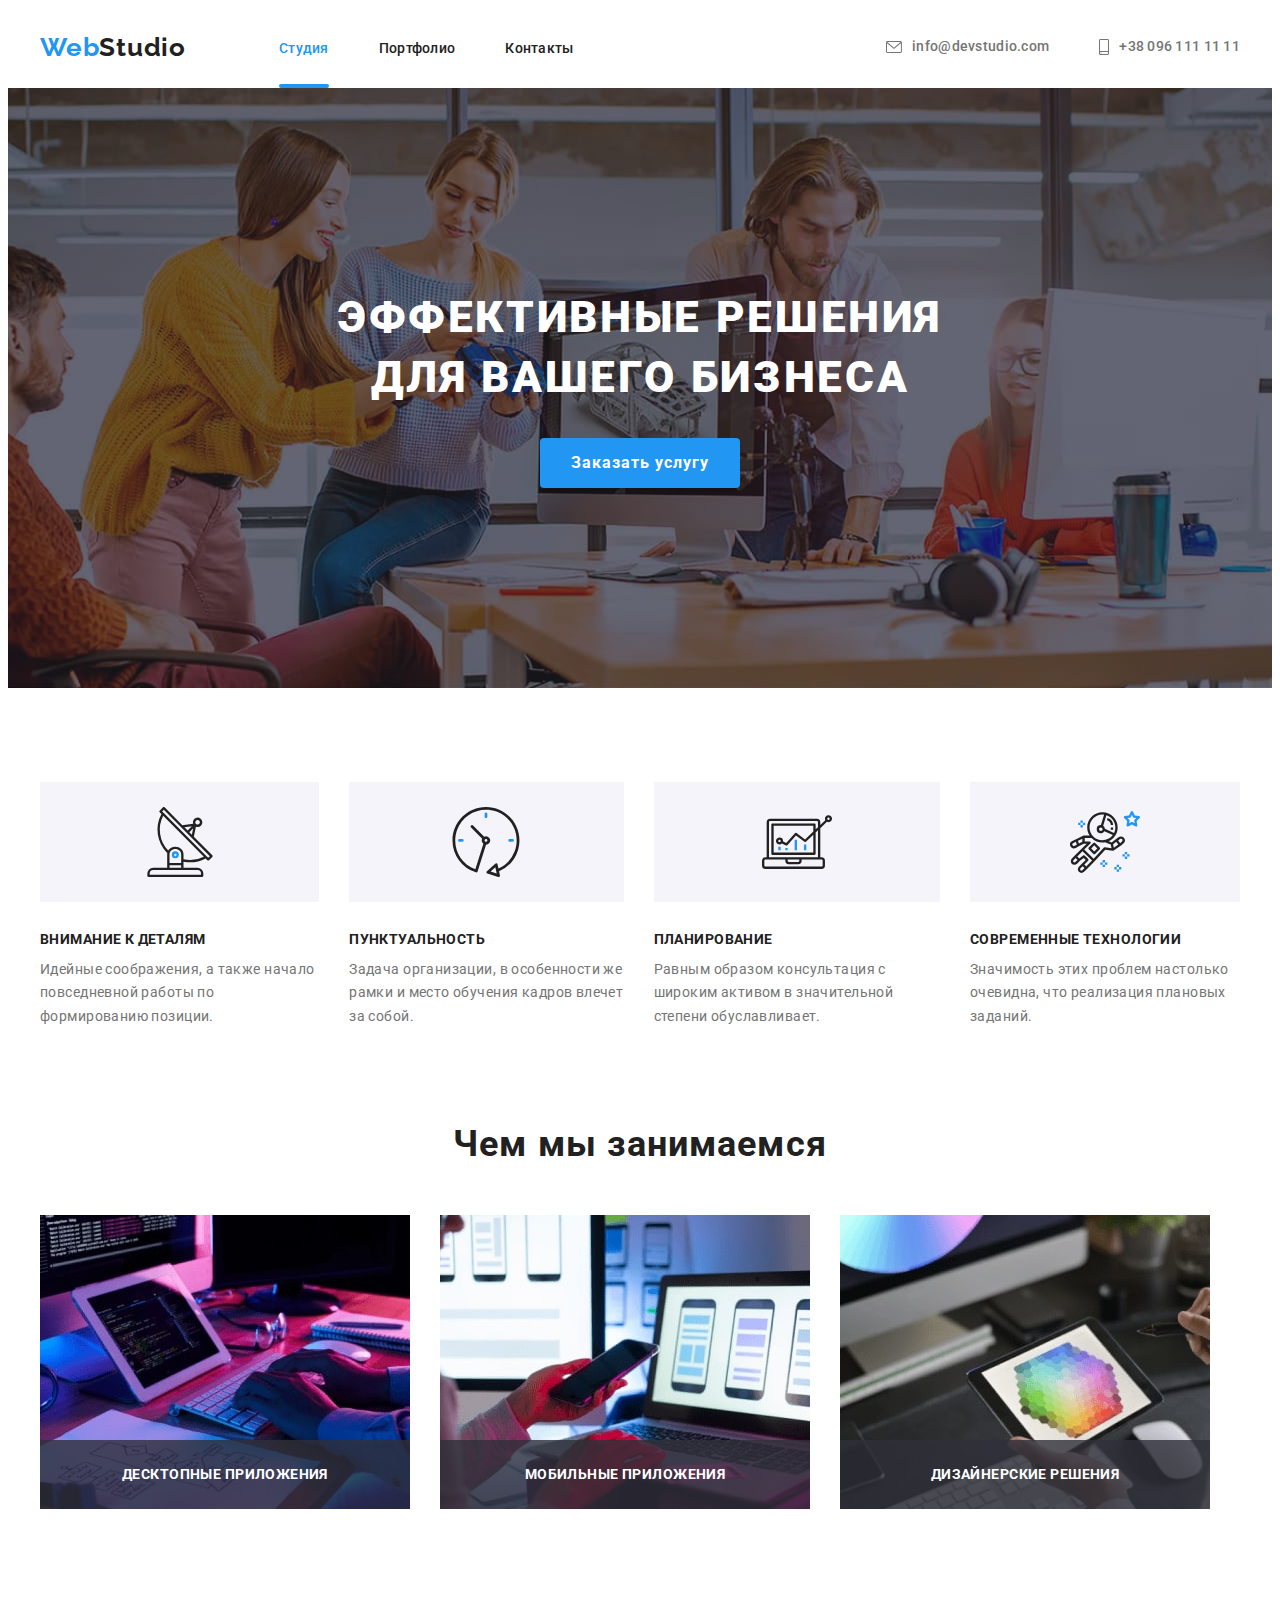
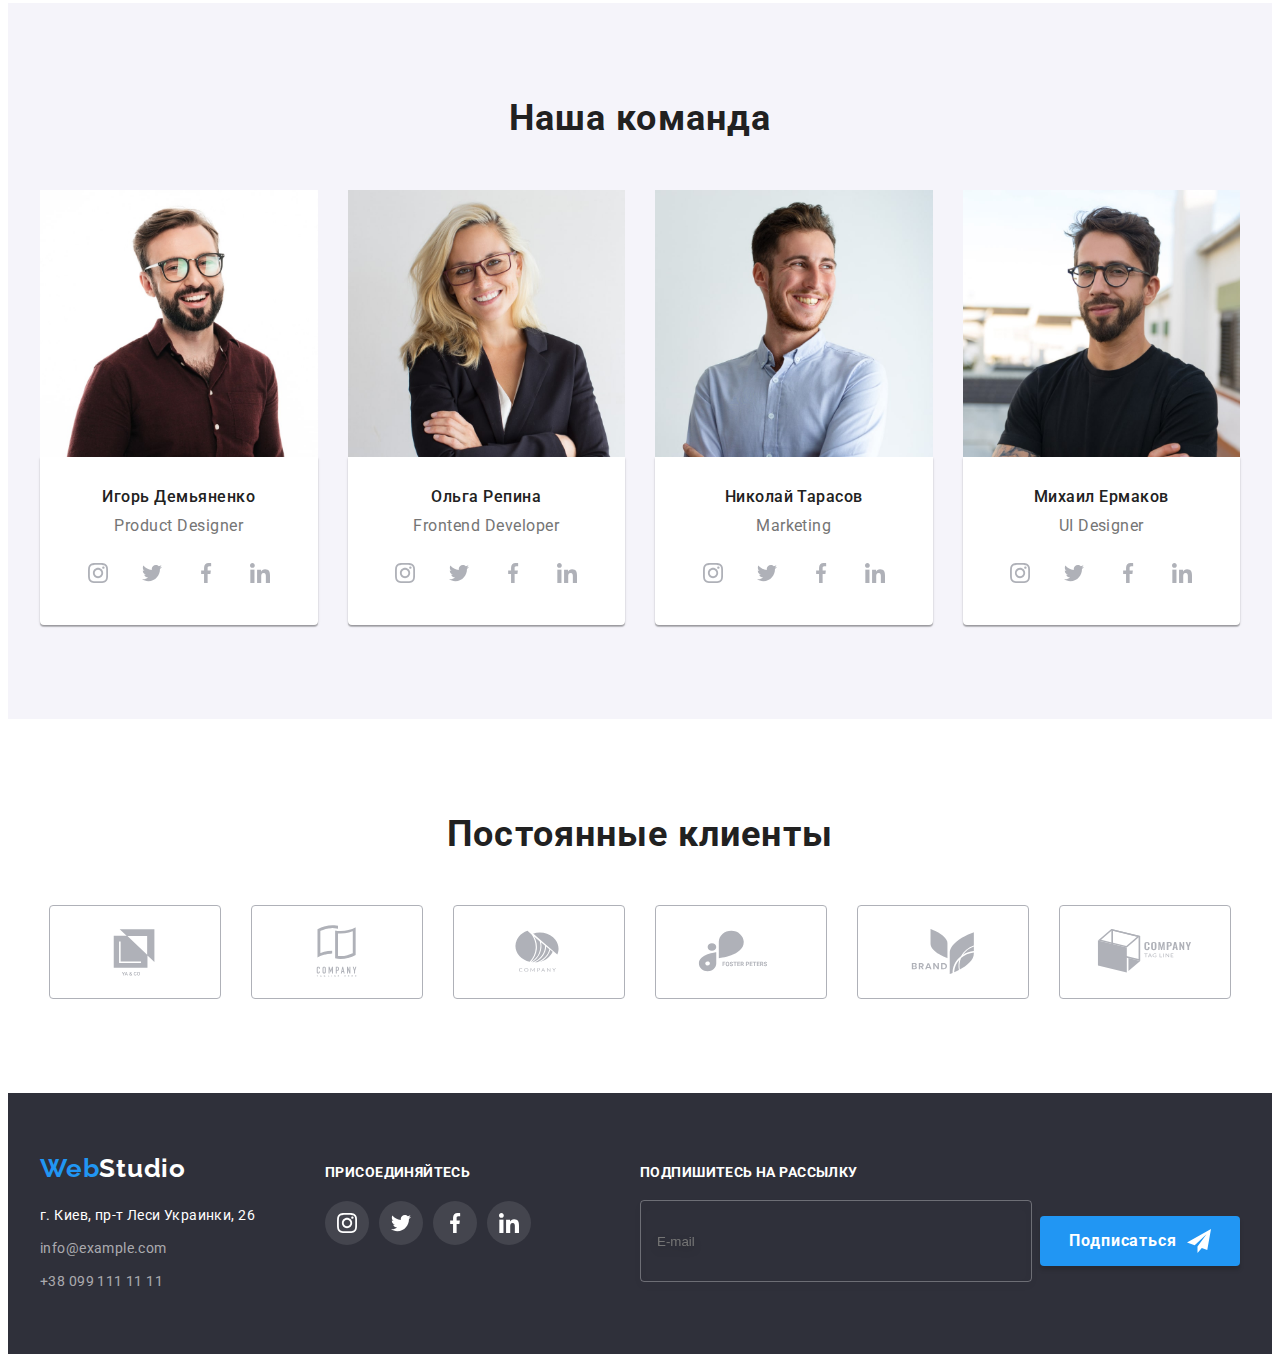
==== commit 2f0b3ebf: "ДЗ початок" ====
--- a/index.html
+++ b/index.html
@@ -1,135 +1,135 @@
 <!DOCTYPE html>
 <html lang="ru">
-<head>
-    <meta charset="UTF-8">
-    <meta http-equiv="X-UA-Compatible" content="IE=edge">
-    <meta name="viewport" content="width=device-width, initial-scale=1.0">
-    <title>Homework</title>
-    
-    <link rel="preconnect" href="https://fonts.googleapis.com">
-    <link rel="preconnect" href="https://fonts.gstatic.com" crossorigin>
-    <link href="https://fonts.googleapis.com/css2?family=Raleway:wght@700&family=Roboto:wght@400;500;700;900&display=swap" rel="stylesheet">
-    <link rel="stylesheet" href="https://cdnjs.cloudflare.com/ajax/libs/modern-normalize/1.1.0/modern-normalize.min.css" integrity="sha512-wpPYUAdjBVSE4KJnH1VR1HeZfpl1ub8YT/NKx4PuQ5NmX2tKuGu6U/JRp5y+Y8XG2tV+wKQpNHVUX03MfMFn9Q==" crossorigin="anonymous" referrerpolicy="no-referrer" />
-    <link rel="stylesheet" href="./css/styles.css">
-</head>
-<body>
-    <header class="header">
-        <div class="container">
-            <nav class="header-nav">
-                <a href="./index.html" lang="en" class="header-logo link"><span class="logo-blue">Web</span>Studio</a>
-                <ul class="header-list list">
-                    <li class="header-item">
-                        <a href="./index.html" class="header-link carrent link">Студия</a>
+    <head>
+        <meta charset="UTF-8">
+        <meta http-equiv="X-UA-Compatible" content="IE=edge">
+        <meta name="viewport" content="width=device-width, initial-scale=1.0">
+        <title>Homework</title>
+
+        <link rel="preconnect" href="https://fonts.googleapis.com">
+        <link rel="preconnect" href="https://fonts.gstatic.com" crossorigin>
+        <link href="https://fonts.googleapis.com/css2?family=Raleway:wght@700&family=Roboto:wght@400;500;700;900&display=swap" rel="stylesheet">
+        <link rel="stylesheet" href="https://cdnjs.cloudflare.com/ajax/libs/modern-normalize/1.1.0/modern-normalize.min.css" integrity="sha512-wpPYUAdjBVSE4KJnH1VR1HeZfpl1ub8YT/NKx4PuQ5NmX2tKuGu6U/JRp5y+Y8XG2tV+wKQpNHVUX03MfMFn9Q==" crossorigin="anonymous" referrerpolicy="no-referrer" />
+        <link rel="stylesheet" href="./css/main.min.css">
+    </head>
+    <body>
+        <header class="header">
+            <div class="container">
+                <nav class="site-nav">
+                    <a href="./index.html" lang="en" class="logo header__logo link"><span class="logo--blue">Web</span>Studio</a>
+                    <ul class="menu-list list">
+                        <li class="menu-list__item">
+                            <a href="./index.html" class="menu-list__link carrent link">Студия</a>
+                        </li>
+                        <li class="menu-list__item">
+                            <a href="./porfolio.html" class="menu-list__link link">Портфолио</a>
+                        </li>
+                        <li class="menu-list__item">
+                            <a href="" class="menu-list__link link">Контакты</a>
+                        </li>
+                    </ul>
+                </nav>
+                <ul class="contact list">
+                    <li class="contact__item">
+                        <a href="mailto:info@devstudio.com" class="contact__link mail link">
+                            <svg class="contact__icon" width="16" height="12">
+                                <use href="./img/sprite.svg#icon-mail"></use>
+                            </svg>info@devstudio.com
+                        </a>
                     </li>
-                    <li class="header-item">
-                        <a href="./porfolio.html" class="header-link link">Портфолио</a>
-                    </li>
-                    <li class="header-item">
-                        <a href="" class="header-link link">Контакты</a>
+                    <li class="contact__item">
+                        <a href="tel:+380961111111" class="contact__link tel link">
+                            <svg class="contact__icon" width="10" height="16">
+                                <use href="./img/sprite.svg#icon-tel"></use>
+                            </svg>+38 096 111 11 11
+                        </a>
                     </li>
                 </ul>
-            </nav>
-            <ul class="header-contac list">
-                <li class="header-item">
-                    <a href="mailto:info@devstudio.com" class="header-contact-link mail link">
-                        <svg class="contact-icon" width="16" height="12">
-                            <use href="./img/sprite.svg#icon-mail"></use>
-                        </svg>info@devstudio.com
-                    </a>
-                </li>
-                <li class="header-item">
-                    <a href="tel:+380961111111" class="header-contact-link tel link">
-                        <svg class="contact-icon" width="10" height="16">
-                            <use href="./img/sprite.svg#icon-tel"></use>
-                        </svg>+38 096 111 11 11
-                    </a>
-                </li>
-            </ul>
-        </div>
-    </header>
-    <main>
+            </div>
+        </header>
+        <main>
             <section class="hero">
                 <div class="container">
-                    <h1 class="hero-title">Эффективные решения<br> для вашего бизнеса</h1>
-                    <button type="button" class="hero-btn button" data-modal-open>Заказать услугу</button>
+                    <h1 class="hero__title">Эффективные решения<br> для вашего бизнеса</h1>
+                    <button type="button" class="btn button" data-modal-open>Заказать услугу</button>
                 </div>
             </section>
             <section class="benefits">
                 <div class="container">
                     <h2 class="visually-hidden">Наши преимущества</h2>
-                    <ul class="benefits-list list">
-                        <li class="benefits-item">
-                            <h3 class="benefits-subtitle">Внимание к деталям</h3>
-                            <p class="benefits-text">Идейные соображения, а также начало повседневной работы по формированию позиции.</p>
-                        </li>
-                        <li class="benefits-item">
-                            <h3 class="benefits-subtitle">Пунктуальность</h3>
-                            <p class="benefits-text">Задача организации, в особенности же рамки и место обучения кадров влечет за собой.</p>
-                        </li>
-                        <li class="benefits-item">
-                            <h3 class="benefits-subtitle">Планирование</h3>
-                            <p class="benefits-text">Равным образом консультация с широким активом в значительной степени обуславливает.</p>
-                        </li>
-                        <li class="benefits-item">
-                            <h3 class="benefits-subtitle">Современные технологии</h3>
-                            <p class="benefits-text">Значимость этих проблем настолько очевидна, что реализация плановых заданий.</p>
+                    <ul class="benefits__list list">
+                        <li class="benefits__item">
+                            <h3 class="benefits__subtitle">Внимание к деталям</h3>
+                            <p class="benefits__text">Идейные соображения, а также начало повседневной работы по формированию позиции.</p>
+                        </li>
+                        <li class="benefits__item">
+                            <h3 class="benefits__subtitle">Пунктуальность</h3>
+                            <p class="benefits__text">Задача организации, в особенности же рамки и место обучения кадров влечет за собой.</p>
+                        </li>
+                        <li class="benefits__item">
+                            <h3 class="benefits__subtitle">Планирование</h3>
+                            <p class="benefits__text">Равным образом консультация с широким активом в значительной степени обуславливает.</p>
+                        </li>
+                        <li class="benefits__item">
+                            <h3 class="benefits__subtitle">Современные технологии</h3>
+                            <p class="benefits__text">Значимость этих проблем настолько очевидна, что реализация плановых заданий.</p>
                         </li>
                     </ul>
                 </div>
             </section>
             <section class="doing">
                 <div class="container">
-                    <h2 class="doing-title">Чем мы занимаемся</h2>
-                    <ul class="doing-list list">
-                        <li class="doing-item">
+                    <h2 class="doing__title">Чем мы занимаемся</h2>
+                    <ul class="doing__list list">
+                        <li class="doing__item">
                             <img src="./img/img1.jpg" alt="десктоп" width="370">
-                            <p class="doing-subtitle">Десктопные приложения</p>
-                        </li>
-                        <li class="doing-item">
+                            <p class="doing__subtitle">Десктопные приложения</p>
+                        </li>
+                        <li class="doing__item">
                             <img src="./img/img2.jpg" alt="телеон" width="370">
-                            <p class="doing-subtitle">Мобильные приложения</p>
-                        </li>
-                        <li class="doing-item">
+                            <p class="doing__subtitle">Мобильные приложения</p>
+                        </li>
+                        <li class="doing__item">
                             <img src="./img/img3.jpg" alt="дизайн" width="370">
-                            <p class="doing-subtitle">Дизайнерские решения</p>
+                            <p class="doing__subtitle">Дизайнерские решения</p>
                         </li>
                     </ul>
                 </div>
             </section>
             <section class="team">
                 <div class="container">
-                    <h2 class="team-title">Наша команда</h2>
-                    <ul class="team-list list">
-                        <li class="team-item">
+                    <h2 class="team__title">Наша команда</h2>
+                    <ul class="team__list list">
+                        <li class="team__item">
                             <img src="./img/team1.jpg" alt="Игорь" width="270" height="260">
                             <div class="member">
-                                <h3 class="team-subtitle">Игорь Демьяненко</h3>
-                                <p lang="en" class="team-text">Product Designer</p>
-                                <ul class="team-soc-list list">
-                                    <li class="team-soc-item">
-                                        <a href="" class="team-soc-link link">
-                                            <svg class="team-soc-icon" width="20" height="20">
+                                <h3 class="member__subtitle">Игорь Демьяненко</h3>
+                                <p lang="en" class="member__text">Product Designer</p>
+                                <ul class="member__soc-list list">
+                                    <li class="member__soc-item">
+                                        <a href="" class="member__soc-link link">
+                                            <svg class="member__soc-icon" width="20" height="20">
                                                 <use href="./img/sprite.svg#icon-instagram"></use>
                                             </svg>
                                         </a>
                                     </li>
-                                    <li class="team-soc-item">
-                                        <a href="" class="team-soc-link link">
-                                            <svg class="team-soc-icon" width="20" height="20">
+                                    <li class="member__soc-item">
+                                        <a href="" class="member__soc-link link">
+                                            <svg class="member__soc-icon" width="20" height="20">
                                                 <use href="./img/sprite.svg#icon-twitter"></use>
                                             </svg>
                                         </a>
                                     </li>
-                                    <li class="team-soc-item">
-                                        <a href="" class="team-soc-link link">
-                                            <svg class="team-soc-icon" width="20" height="20">
+                                    <li class="member__soc-item">
+                                        <a href="" class="member__soc-link link">
+                                            <svg class="member__soc-icon" width="20" height="20">
                                                 <use href="./img/sprite.svg#icon-facebook"></use>
                                             </svg>
                                         </a>
                                     </li>
-                                    <li class="team-soc-item">
-                                        <a href="" class="team-soc-link link">
-                                            <svg class="team-soc-icon" width="20" height="20">
+                                    <li class="member__soc-item">
+                                        <a href="" class="member__soc-link link">
+                                            <svg class="member__soc-icon" width="20" height="20">
                                                 <use href="./img/sprite.svg#icon-linkedin"></use>
                                             </svg>
                                         </a>
@@ -137,36 +137,36 @@
                                 </ul>
                             </div>
                         </li>
-                        <li class="team-item">
+                        <li class="team__item">
                             <img src="./img/team2.jpg" alt="Ольга" width="270" height="260">
                             <div class="member">
-                                <h3 class="team-subtitle">Ольга Репина</h3>
-                                <p lang="en" class="team-text">Frontend Developer</p>
-                                <ul class="team-soc-list list">
-                                    <li class="team-soc-item">
-                                        <a href="" class="team-soc-link link">
-                                            <svg class="team-soc-icon" width="20" height="20">
+                                <h3 class="member__subtitle">Ольга Репина</h3>
+                                <p lang="en" class="member__text">Frontend Developer</p>
+                                <ul class="member__soc-list list">
+                                    <li class="member__soc-item">
+                                        <a href="" class="member__soc-link link">
+                                            <svg class="member__soc-icon" width="20" height="20">
                                                 <use href="./img/sprite.svg#icon-instagram"></use>
                                             </svg>
                                         </a>
                                     </li>
-                                    <li class="team-soc-item">
-                                        <a href="" class="team-soc-link link">
-                                            <svg class="team-soc-icon" width="20" height="20">
+                                    <li class="member__soc-item">
+                                        <a href="" class="member__soc-link link">
+                                            <svg class="member__soc-icon" width="20" height="20">
                                                 <use href="./img/sprite.svg#icon-twitter"></use>
                                             </svg>
                                         </a>
                                     </li>
-                                    <li class="team-soc-item">
-                                        <a href="" class="team-soc-link link">
-                                            <svg class="team-soc-icon" width="20" height="20">
+                                    <li class="member__soc-item">
+                                        <a href="" class="member__soc-link link">
+                                            <svg class="member__soc-icon" width="20" height="20">
                                                 <use href="./img/sprite.svg#icon-facebook"></use>
                                             </svg>
                                         </a>
                                     </li>
-                                    <li class="team-soc-item">
-                                        <a href="" class="team-soc-link link">
-                                            <svg class="team-soc-icon" width="20" height="20">
+                                    <li class="member__soc-item">
+                                        <a href="" class="member__soc-link link">
+                                            <svg class="member__soc-icon" width="20" height="20">
                                                 <use href="./img/sprite.svg#icon-linkedin"></use>
                                             </svg>
                                         </a>
@@ -174,36 +174,36 @@
                                 </ul>
                             </div>
                         </li>
-                        <li class="team-item">
+                        <li class="team__item">
                             <img src="./img/team3.jpg" alt="Николай" width="270" height="260">
                             <div class="member">    
-                                <h3 class="team-subtitle">Николай Тарасов</h3>
-                                <p lang="en" class="team-text">Marketing</p>
-                                <ul class="team-soc-list list">
-                                    <li class="team-soc-item">
-                                        <a href="" class="team-soc-link link">
-                                            <svg class="team-soc-icon" width="20" height="20">
+                                <h3 class="member__subtitle">Николай Тарасов</h3>
+                                <p lang="en" class="member__text">Marketing</p>
+                                <ul class="member__soc-list list">
+                                    <li class="member__soc-item">
+                                        <a href="" class="member__soc-link link">
+                                            <svg class="member__soc-icon" width="20" height="20">
                                                 <use href="./img/sprite.svg#icon-instagram"></use>
                                             </svg>
                                         </a>
                                     </li>
-                                    <li class="team-soc-item">
-                                        <a href="" class="team-soc-link link">
-                                            <svg class="team-soc-icon" width="20" height="20">
+                                    <li class="member__soc-item">
+                                        <a href="" class="member__soc-link link">
+                                            <svg class="member__soc-icon" width="20" height="20">
                                                 <use href="./img/sprite.svg#icon-twitter"></use>
                                             </svg>
                                         </a>
                                     </li>
-                                    <li class="team-soc-item">
-                                        <a href="" class="team-soc-link link">
-                                            <svg class="team-soc-icon" width="20" height="20">
+                                    <li class="member__soc-item">
+                                        <a href="" class="member__soc-link link">
+                                            <svg class="member__soc-icon" width="20" height="20">
                                                 <use href="./img/sprite.svg#icon-facebook"></use>
                                             </svg>
                                         </a>
                                     </li>
-                                    <li class="team-soc-item">
-                                        <a href="" class="team-soc-link link">
-                                            <svg class="team-soc-icon" width="20" height="20">
+                                    <li class="member__soc-item">
+                                        <a href="" class="member__soc-link link">
+                                            <svg class="member__soc-icon" width="20" height="20">
                                                 <use href="./img/sprite.svg#icon-linkedin"></use>
                                             </svg>
                                         </a>
@@ -211,36 +211,36 @@
                                 </ul>
                             </div>
                         </li>
-                        <li class="team-item">
+                        <li class="team__item">
                             <img src="./img/team4.jpg" alt="Михаил" width="270" height="260">
                             <div class="member">
-                                <h3 class="team-subtitle">Михаил Ермаков</h3>
-                                <p lang="en" class="team-text">UI Designer</p>
-                                <ul class="team-soc-list list">
-                                    <li class="team-soc-item">
-                                        <a href="" class="team-soc-link link">
-                                            <svg class="team-soc-icon" width="20" height="20">
+                                <h3 class="member__subtitle">Михаил Ермаков</h3>
+                                <p lang="en" class="member__text">UI Designer</p>
+                                <ul class="member__soc-list list">
+                                    <li class="member__soc-item">
+                                        <a href="" class="member__soc-link link">
+                                            <svg class="member__soc-icon" width="20" height="20">
                                                 <use href="./img/sprite.svg#icon-instagram"></use>
                                             </svg>
                                         </a>
                                     </li>
-                                    <li class="team-soc-item">
-                                        <a href="" class="team-soc-link link">
-                                            <svg class="team-soc-icon" width="20" height="20">
+                                    <li class="member__soc-item">
+                                        <a href="" class="member__soc-link link">
+                                            <svg class="member__soc-icon" width="20" height="20">
                                                 <use href="./img/sprite.svg#icon-twitter"></use>
                                             </svg>
                                         </a>
                                     </li>
-                                    <li class="team-soc-item">
-                                        <a href="" class="team-soc-link link">
-                                            <svg class="team-soc-icon" width="20" height="20">
+                                    <li class="member__soc-item">
+                                        <a href="" class="member__soc-link link">
+                                            <svg class="member__soc-icon" width="20" height="20">
                                                 <use href="./img/sprite.svg#icon-facebook"></use>
                                             </svg>
                                         </a>
                                     </li>
-                                    <li class="team-soc-item">
-                                        <a href="" class="team-soc-link link">
-                                            <svg class="team-soc-icon" width="20" height="20">
+                                    <li class="member__soc-item">
+                                        <a href="" class="member__soc-link link">
+                                            <svg class="member__soc-icon" width="20" height="20">
                                                 <use href="./img/sprite.svg#icon-linkedin"></use>
                                             </svg>
                                         </a>
@@ -253,46 +253,46 @@
             </section>
             <section class="customers">
                 <div class="container">
-                    <h2 class="customers-title">Постоянные клиенты</h2>
-                    <ul class="customers-list list">
-                        <li class="customers-item">
-                            <a href="" class="customers-link">
-                                <svg class="customers-icon" width="106" height="60">
+                    <h2 class="customers__title">Постоянные клиенты</h2>
+                    <ul class="customers__list list">
+                        <li class="customers__item">
+                            <a href="" class="customers__link">
+                                <svg class="customers__icon" width="106" height="60">
                                     <use href="./img/sprite.svg#icon-c1"></use>
                                 </svg>
                             </a>
                         </li>
-                        <li class="customers-item">
-                            <a href="" class="customers-link">
-                                <svg class="customers-icon" width="106" height="60">
+                        <li class="customers__item">
+                            <a href="" class="customers__link">
+                                <svg class="customers__icon" width="106" height="60">
                                     <use href="./img/sprite.svg#icon-c2"></use>
                                 </svg>
                             </a>
                         </li>
-                        <li class="customers-item">
-                            <a href="" class="customers-link">
-                                <svg class="customers-icon" width="106" height="60">
+                        <li class="customers__item">
+                            <a href="" class="customers__link">
+                                <svg class="customers__icon" width="106" height="60">
                                     <use href="./img/sprite.svg#icon-c3"></use>
                                 </svg>
                             </a>
                         </li>
-                        <li class="customers-item">
-                            <a href="" class="customers-link">
-                                <svg class="customers-icon" width="106" height="60">
+                        <li class="customers__item">
+                            <a href="" class="customers__link">
+                                <svg class="customers__icon" width="106" height="60">
                                     <use href="./img/sprite.svg#icon-c4"></use>
                                 </svg>
                             </a>
                         </li>
-                        <li class="customers-item">
-                            <a href="" class="customers-link">
-                                <svg class="customers-icon" width="106" height="60">
+                        <li class="customers__item">
+                            <a href="" class="customers__link">
+                                <svg class="customers__icon" width="106" height="60">
                                     <use href="./img/sprite.svg#icon-c5"></use>
                                 </svg>
                             </a>
                         </li>
-                        <li class="customers-item">
-                            <a href="" class="customers-link">
-                                <svg class="customers-icon" width="106" height="60">
+                        <li class="customers__item">
+                            <a href="" class="customers__link">
+                                <svg class="customers__icon" width="106" height="60">
                                     <use href="./img/sprite.svg#icon-c6"></use>
                                 </svg>
                             </a>
@@ -300,65 +300,65 @@
                     </ul>
                 </div>
             </section>
-    </main>
+        </main>
         <footer class="footer">
             <div class="container all">
                 <div class="footer-about">
-                <a href="./index.html" lang="en" class="footer-logo link"><span class="logo-blue">Web</span>Studio</a>
-                <address class="footer-contact">
-                    <ul class="footer-list list">
-                        <li class="footer-item"><a href="https://goo.gl/maps/yEvGbfJX8SfxPYc27" target="_blank" rel="noopener noindex nofollow" class="footer-address link">г. Киев, пр-т Леси Украинки, 26</a></li>
-                        <li class="footer-item"><a href="mailto:info@example.com" class="footer-link link">info@example.com</a></li>
-                        <li class="footer-item"><a href="tel:+380991111111" class="footer-link link">+38 099 111 11 11</a></li>
-                    </ul>
-                </address>
-                </div>
-                <div class="footer-join">
-                    <h2 class="footer-join-title">Присоединяйтесь</h2>
-                    <ul class="footer-join-list list">
-                        <li class="footer-join-item">
-                            <a href="" class="footer-join-link link">
-                                <svg class="footer-join-icon" width="20" height="20">
+                    <a href="./index.html" lang="en" class="logo footer-logo link"><span class="logo--blue">Web</span>Studio</a>
+                    <address class="connect">
+                        <ul class="connect__list list">
+                            <li class="connect__item"><a href="https://goo.gl/maps/yEvGbfJX8SfxPYc27" target="_blank" rel="noopener noindex nofollow" class="connect__link address link">г. Киев, пр-т Леси Украинки, 26</a></li>
+                            <li class="connect__item"><a href="mailto:info@example.com" class="connect__link link">info@example.com</a></li>
+                            <li class="connect__item"><a href="tel:+380991111111" class="connect__link link">+38 099 111 11 11</a></li>
+                        </ul>
+                    </address>
+                </div>
+                <div class="join">
+                    <h2 class="join__title">Присоединяйтесь</h2>
+                    <ul class="join__list list">
+                        <li class="join__item">
+                            <a href="" class="join__link link">
+                                <svg class="join__icon" width="20" height="20">
                                     <use href="./img/sprite.svg#icon-instagram"></use>
                                 </svg>
                             </a>
                         </li>
-                        <li class="footer-join-item">
-                            <a href="" class="footer-join-link link">
-                                <svg class="footer-join-icon" width="20" height="20">
+                        <li class="join__item">
+                            <a href="" class="join__link link">
+                                <svg class="join__icon" width="20" height="20">
                                     <use href="./img/sprite.svg#icon-twitter"></use>
                                 </svg>
                             </a>
                         </li>
-                        <li class="footer-join-item">
-                            <a href="" class="footer-join-link link">
-                                <svg class="footer-join-icon" width="20" height="20">
+                        <li class="join__item">
+                            <a href="" class="join__link link">
+                                <svg class="join__icon" width="20" height="20">
                                     <use href="./img/sprite.svg#icon-facebook"></use>
                                 </svg>
                             </a>
                         </li>
-                        <li class="footer-join-item">
-                            <a href="" class="footer-join-link link">
-                                <svg class="footer-join-icon" width="20" height="20">
+                        <li class="join__item">
+                            <a href="" class="join__link link">
+                                <svg class="join__icon" width="20" height="20">
                                     <use href="./img/sprite.svg#icon-linkedin"></use>
                                 </svg>
                             </a>
                         </li>
                     </ul>
                 </div>
-                <div class="footer-mailing">
-                    <h2 class="mailing-title">Подпишитесь на рассылку</h2>
+                <div class="mailing">
+                    <h2 class="mailing__title">Подпишитесь на рассылку</h2>
                     <form>
-                        <div class="mailing-wrap">
+                        <div class="mailing__wrap">
                             <input 
                                 type="email"
-                                class="mailing-input"
+                                class="mailing__input"
                                 name="mailing-mail"
                                 id="mailing-mail"
                                 placeholder="E-mail"
                             />
-                            <button type="submit" class="mailing-btn">Подписаться
-                                <svg class="mailing-icon" width="24" height="24">
+                            <button type="submit" class="btn btn--mailing">Подписаться
+                                <svg class="mailing__icon" width="24" height="24">
                                     <use href="./img/sprite.svg#icon-send"></use>
                                 </svg>
                             </button>
@@ -369,86 +369,86 @@
         </footer>
         <div class="backdrop is-hidden" data-modal>
             <div class="modal">
-                <button type="button" class="modal-close-btn" data-modal-close>
-                    <svg class="modal-close-icon" width="18" height="18">
+                <button type="button" class="modal__close-btn" data-modal-close>
+                    <svg class="modal__close-icon" width="18" height="18">
                         <use href="./img/sprite.svg#icon-close"></use>
                     </svg>
                 </button>
-                <p class="modal-title">Оставьте свои данные, мы вам перезвоним</p>
+                <p class="modal__title">Оставьте свои данные, мы вам перезвоним</p>
                 <form>
-                    <div class="modal-field">
-                        <label class="modal-lable" for="user-name">Имя</label>
-                        <div class="modal-input-wrap">
+                    <div class="modal__field">
+                        <label class="modal__lable" for="user-name">Имя</label>
+                        <div class="modal__input-wrap">
                             <input 
                                 type="text"
-                                class="modal-input"
+                                class="modal__input"
                                 name="user-name"
                                 id="user-name"
                                 required
                             />
-                            <svg class="modal-icon" width="18" height="18">
+                            <svg class="modal__icon" width="18" height="18">
                                 <use href="./img/sprite.svg#icon-name"></use>
                             </svg>
                         </div>
                     </div>
-                    <div class="modal-field">
-                        <label class="modal-lable" for="user-phone">Телефон</label>
-                        <div class="modal-input-wrap">
+                    <div class="modal__field">
+                        <label class="modal__lable" for="user-phone">Телефон</label>
+                        <div class="modal__input-wrap">
                             <input 
                                 type="tel"
-                                class="modal-input"
+                                class="modal__input"
                                 name="user-phone"
                                 id="user-phone"
                                 required
                             />
-                            <svg class="modal-icon" width="18" height="18">
+                            <svg class="modal__icon" width="18" height="18">
                                 <use href="./img/sprite.svg#icon-phone"></use>
                             </svg>
                         </div>
                     </div>
-                    <div class="modal-field">
-                        <label class="modal-lable" for="user-email">Почта</label>
-                        <div class="modal-input-wrap">
+                    <div class="modal__field">
+                        <label class="modal__lable" for="user-email">Почта</label>
+                        <div class="modal__input-wrap">
                             <input 
                                 type="email"
-                                class="modal-input"
+                                class="modal__input"
                                 name="user-email"
                                 id="user-email"
                                 required                    
                             />
-                            <svg class="modal-icon" width="18" height="18">
+                            <svg class="modal__icon" width="18" height="18">
                                 <use href="./img/sprite.svg#icon-email"></use>
                             </svg>
                         </div>                    
                     </div>
-                    <div class="modal-field text">
-                        <label class="modal-lable" for="user-text">Комментарий</label>
+                    <div class="modal__field text">
+                        <label class="modal__lable" for="user-text">Комментарий</label>
                         <textarea
-                        class="modal-text"
+                        class="modal__text"
                         name="user-text"
                         id="user-test"   
                         placeholder="Введите текст"       
                         ></textarea>
                     </div>
-                    <div class="modal-field check">
+                    <div class="modal__field check">
                         <input 
                             type="checkbox"
-                            class="input-check visually-hidden"
+                            class="modal__input-check visually-hidden"
                             name="policy"
                             id="input-check"
                             value="policy"                            
                         />
-                        <label class="modal-lable-check" for="input-check">
+                        <label class="modal__lable-check" for="input-check">
                             <span>
-                                <svg class="check-icon" width="16" height="15">
+                                <svg class="modal__check-icon" width="16" height="15">
                                     <use href="./img/sprite.svg#icon-check"></use>
                                 </svg>
                             </span>
                             Соглашаюсь с рассылкой и принимаю&#160;
-                            <a href="" class="policy-link link">Условия договора</a>                            
+                            <a href="" class="modal__policy-link link">Условия договора</a>                            
                         </label>
                     </div>
-                    <button type="submit" class="modal-btn button">Отправить</button>
+                    <button type="submit" class="btn btn--modal btn button">Отправить</button>
                 </form>
             </div>
         </div>
--- a/css/main.min.css
+++ b/css/main.min.css
@@ -0,0 +1 @@
+:root{--main-title-color: #ffffff;--second-title-color: #212121;--accent-color: #2196F3;--main-text-color: #757575;--default-btn-color: #F5F4FA;--main-background-color: #2F303A;--second-background-color: #F5F4FA;--third-background-color: #ffffff;--main-svg-color: #AFB1B8;--second-svg-color: #ffffff;--timing--function: cubic-bezier(0.4, 0, 0.2, 1)}p,h1,h2,h3,h4,h5,h6{margin:0}ul,ol{padding-left:0;margin:0}img{display:block;width:100%;height:auto}button{border:0;cursor:pointer}body{font-family:"Roboto",sans-serif;background-color:var(--main-title-color)}.link{text-decoration:none;font-style:normal}.list{list-style:none}.container{width:1200px;padding-left:15px;padding-right:15px;margin:0 auto}.logo{font-family:"Raleway",sans-serif;font-weight:700;font-size:26px;line-height:1.19;letter-spacing:.03em}.logo--blue{font-family:"Raleway",sans-serif;font-weight:700;font-size:26px;line-height:1.19;letter-spacing:.03em;color:var(--accent-color)}.visually-hidden{position:absolute;white-space:nowrap;width:1px;height:1px;overflow:hidden;border:0;padding:0;clip:rect(0 0 0 0);clip-path:inset(50%);margin:-1px}.btn{min-width:200px;height:50px;padding-top:10px;padding-bottom:10px;background:var(--accent-color);box-shadow:0px 4px 4px rgba(0,0,0,.15);border-radius:4px;font-family:inherit;font-weight:700;font-size:16px;line-height:1.88;align-items:center;text-align:center;letter-spacing:.06em;color:var(--main-title-color)}.header{padding-top:24px;padding-bottom:25px}.header .container{display:flex;align-items:center}.site-nav{display:flex;align-items:center}.header__logo{color:var(--second-title-color)}.menu-list{display:flex;margin-left:93px;align-items:center}.menu-list .menu-list__item+.menu-list__item{margin-left:50px}.menu-list__link{position:relative;padding-top:32px;padding-bottom:32px;transition:color 250ms var(--timing--function);font-weight:500;font-size:14px;line-height:1.14;letter-spacing:.02em;color:var(--second-title-color)}.menu-list__link:hover,.menu-list__link:focus{color:var(--accent-color);cursor:pointer}.menu-list__link.carrent{color:var(--accent-color)}.menu-list__link.carrent::after{content:"";display:block;width:100%;height:4px;position:absolute;bottom:0;left:0;background:var(--accent-color);border-radius:2px}.contact{display:flex;margin-left:auto}.contact .contact__item+.contact__item{margin-left:50px}.contact__link{display:flex;align-items:center;transition:color 250ms var(--timing--function),fill 250ms var(--timing--function);font-weight:500;font-size:14px;line-height:1.14;letter-spacing:.02em;color:var(--main-text-color);fill:var(--main-text-color)}.contact__link:hover,.contact__link:focus{cursor:pointer;color:var(--accent-color);fill:var(--accent-color)}.contact__icon{margin-right:10px}.hero{max-width:1600px;max-height:600px;margin:0 auto;text-align:center;padding-top:200px;padding-bottom:200px;background-color:var(--main-background-color);background-image:linear-gradient(rgba(47, 48, 58, 0.4), rgba(47, 48, 58, 0.4)),url(../img/bgi.jpg);background-repeat:no-repeat;background-position:center;background-size:cover}.hero__title{margin-bottom:30px;font-weight:900;font-size:44px;line-height:1.36;letter-spacing:.06em;text-transform:uppercase;color:var(--main-title-color)}.benefits{padding-top:94px;padding-bottom:94px}.benefits__list{display:flex}.benefits__item::before{content:"";display:block;height:120px;margin-bottom:30px;background-color:var(--second-background-color);background-repeat:no-repeat;background-position:center}.benefits__list .benefits__item+.benefits__item{margin-left:30px}.benefits__item:nth-child(1)::before{background-image:url(../img/antenna.svg)}.benefits__item:nth-child(2)::before{background-image:url(../img/clock.svg)}.benefits__item:nth-child(3)::before{background-image:url(../img/diagram.svg)}.benefits__item:nth-child(4)::before{background-image:url(../img/astronaut.svg)}.benefits__subtitle{min-width:270px;margin-bottom:10px;font-weight:700;font-size:14px;line-height:1.14;letter-spacing:.03em;text-transform:uppercase;color:var(--second-title-color)}.benefits__text{min-width:270px;font-weight:400;font-size:14px;line-height:1.71;letter-spacing:.03em;color:var(--main-text-color)}.doing{padding-bottom:94px}.doing__title{margin-bottom:50px;font-weight:700;font-size:36px;line-height:1.17;text-align:center;letter-spacing:.03em;color:var(--second-title-color)}.doing__list{display:flex}.doing__item{position:relative}.doing__list .doing__item+.doing__item{margin-left:30px}.doing__subtitle{position:absolute;bottom:0;left:0;display:block;width:100%;padding-top:27px;padding-bottom:27px;background-color:rgba(47,48,58,.8);font-weight:700;font-size:14px;line-height:1.14;text-align:center;letter-spacing:.03em;text-transform:uppercase;color:var(--main-title-color)}.team{padding-top:94px;padding-bottom:94px;background-color:var(--second-background-color)}.team__list{display:flex}.team__list .team__item+.team__item{margin-left:30px}.team__item>.member{padding-top:30px;padding-bottom:30px;background-color:var(--third-background-color);box-shadow:0px 1px 3px rgba(0,0,0,.12),0px 1px 1px rgba(0,0,0,.14),0px 2px 1px rgba(0,0,0,.2);border-radius:0px 0px 4px 4px}.team__title{margin-bottom:50px;font-weight:700;font-size:36px;line-height:1.17;text-align:center;letter-spacing:.03em;color:var(--second-title-color)}.member__subtitle{margin-bottom:10px;font-weight:500;font-size:16px;line-height:1.19;text-align:center;letter-spacing:.03em;color:var(--second-title-color)}.member__text{margin-bottom:16px;font-weight:400;font-size:16px;line-height:1.19;text-align:center;letter-spacing:.03em;color:var(--main-text-color)}.member__soc-list{display:flex;justify-content:center}.member__soc-item+.member__soc-item{margin-left:10px}.member__soc-link{display:flex;width:44px;height:44px;transition:color 250ms var(--timing--function),background-color 250ms var(--timing--function);background-color:var(--third-background-color);border-radius:50%;justify-content:center;align-items:center;color:var(--main-svg-color)}.member__soc-link:hover,.member__soc-link:focus{background-color:var(--accent-color);color:var(--second-svg-color)}.member__soc-icon{fill:currentColor}.customers{padding-top:94px;padding-bottom:94px}.customers__title{margin-bottom:50px;font-weight:700;font-size:36px;line-height:1.17;text-align:center;letter-spacing:.03em;color:var(--second-title-color)}.customers__list{display:flex;justify-content:center}.customers__item+.customers__item{margin-left:30px}.customers__link{display:flex;width:170px;height:92px;transition:color 250ms var(--timing--function),border 250ms var(--timing--function);background-color:var(--third-background-color);justify-content:center;align-items:center;border:1px solid var(--main-svg-color);border-radius:4px;color:var(--main-svg-color)}.customers__link:hover,.customers__link:focus{border:1px solid var(--accent-color);color:var(--accent-color)}.customers__icon{fill:currentColor}.footer{padding-top:60px;padding-bottom:60px;background:var(--main-background-color)}.container.all{display:flex;align-items:baseline}.footer-about{margin-right:70px}.footer-logo{display:block;margin-bottom:20px;color:var(--main-title-color)}.connect__item{margin-bottom:9px}.connect__item:last-child{margin-bottom:0}.connect__link{display:block;transition:color 250ms var(--timing--function);font-weight:400;font-size:14px;line-height:1.71;letter-spacing:.03em;color:rgba(255,255,255,.6)}.connect__link:hover,.connect__link:focus{color:var(--accent-color);cursor:pointer}.connect__link.address{color:var(--main-title-color)}.join__title{margin-bottom:20px;font-weight:700;font-size:14px;line-height:1.14;letter-spacing:.03em;text-transform:uppercase;color:var(--main-title-color)}.join__list{display:flex}.join__link{display:flex;width:44px;height:44px;transition:background-color 250ms var(--timing--function);background-color:rgba(255,255,255,.1);border-radius:50%;justify-content:center;align-items:center;fill:var(--main-title-color)}.join__link:hover,.join__link:focus{background-color:var(--accent-color)}.join__item+.join__item{margin-left:10px}.mailing{margin-left:auto}.mailing__title{margin-bottom:20px;font-weight:700;font-size:14px;line-height:1.17;letter-spacing:.03em;text-transform:uppercase;color:var(--main-title-color)}.mailing__wrap{display:flex;align-items:center}.mailing__input{width:358px;height:50px;padding:15px 16px;margin-right:8px;background-color:rgba(0,0,0,0);outline:none;border:1px solid rgba(255,255,255,.3);filter:drop-shadow(0px 4px 4px rgba(0, 0, 0, 0.15));border-radius:4px;transition:border-color 250ms var(--timing--function);color:var(--main-title-color)}.mailing__input:hover,.mailing__input:focus{border-color:var(--accent-color)}.btn--mailing{display:flex;align-items:center;justify-content:center}.mailing__icon{fill:var(--second-svg-color);margin-left:10px}.backdrop{position:fixed;top:0;left:0;background-color:rgba(0,0,0,.2);width:100%;height:100%;transition:opacity 250ms var(--timing--function),visibility 250ms var(--timing--function)}.modal{width:528px;min-height:581px;padding:40px;position:absolute;top:50%;left:50%;transform:translateX(-50%) translateY(-50%);border-radius:4px;background-color:var(--third-background-color);box-shadow:0px 1px 3px rgba(0,0,0,.12),0px 1px 1px rgba(0,0,0,.14),0px 2px 1px rgba(0,0,0,.2)}.modal__close-btn{width:30px;height:30px;display:flex;justify-content:center;align-items:center;position:absolute;top:8px;right:8px;border-radius:50%;background:#fff;border:1px solid rgba(0,0,0,.1);transition:fill 250ms var(--timing--function)}.modal__close-btn:hover,.modal__close-btn:focus{fill:var(--accent-color)}.is-hidden{opacity:0;pointer-events:none;visibility:hidden}.modal__title{margin-bottom:12px;font-weight:700;font-size:20px;line-height:23px;text-align:center;letter-spacing:.03em;color:var(--second-title-color)}.modal__field{margin-bottom:10px}.modal__field.text{margin-bottom:20px}.modal__field.check{margin-bottom:30px}.modal__lable{display:flex;margin-bottom:4px;font-weight:400;font-size:12px;line-height:1.17;letter-spacing:.01em;color:var(--main-text-color)}.modal__input{width:100%;height:40px;padding:12px 16px 12px 42px;outline:none;border:1px solid rgba(33,33,33,.2);border-radius:4px;transition:border-color 250ms var(--timing--function)}.modal__input:hover,.modal__input:focus{border-color:var(--accent-color)}.modal__input:hover+.modal__icon,.modal__input:focus+.modal__icon{fill:var(--accent-color)}.modal__input-wrap{position:relative}.modal__icon{position:absolute;left:12px;top:50%;transform:translateY(-50%);transition:fill 250ms var(--timing--function)}.modal__text{width:100%;height:120px;padding:12px 16px;resize:none;border:1px solid rgba(33,33,33,.2);border-radius:4px;outline:none;transition:border-color 250ms var(--timing--function)}.modal__text:hover,.modal__text:focus{border-color:var(--accent-color)}.modal__text::placeholder{font-weight:400;font-size:12px;line-height:1.17;letter-spacing:.01em;color:rgba(117,117,117,.5)}.modal__lable-check{display:flex;align-items:center;justify-content:center;font-weight:400;font-size:14px;line-height:1.71;letter-spacing:.03em;color:var(--main-text-color)}.modal__lable-check span{width:16px;height:15px;margin-right:7px;border:2px solid #212121;border-radius:3px;display:flex;align-items:center;justify-content:center;transition:background-color 250ms var(--timing--function),border 250ms var(--timing--function)}.modal__lable-check:hover span{border-color:var(--accent-color)}.modal__check-icon{fill:rgba(0,0,0,0);transition:fill 250ms var(--timing--function)}.modal__input-check:focus+.modal__lable-check span{border-color:var(--accent-color)}.modal__input-check:checked+.modal__lable-check span{background-color:var(--accent-color);border:none}.modal__input-check:checked+.modal__lable-check .modal__check-icon{fill:#fff}.modal__policy-link{text-decoration-line:underline;color:var(--accent-color)}.btn--modal{display:block;margin:0 auto;transition:background-color 250ms var(--timing--function)}.btn--modal:hover,.btn--modal:focus{background-color:#188ce8}/*# sourceMappingURL=main.min.css.map */